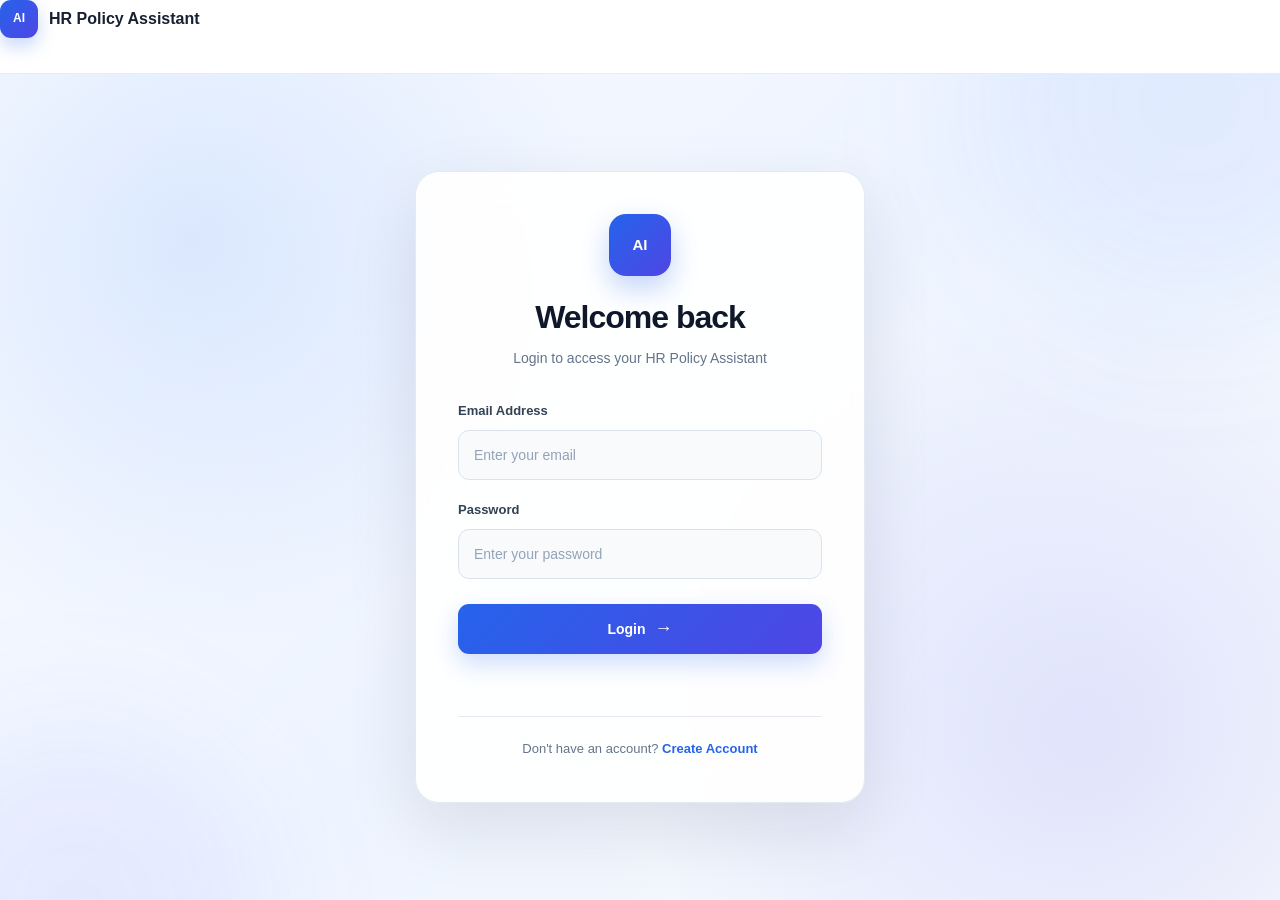
==== frontend/admin.html @ a1114688 "Initial commit of HR Policy Assistant" ====
<!DOCTYPE html>
<html lang="en">

<head>

    <meta charset="UTF-8">

    <meta
        name="viewport"
        content="width=device-width, initial-scale=1.0"
    >

    <meta
        name="description"
        content="Admin Dashboard for HR Policy Assistant"
    >

    <title>
        Admin Dashboard | HR Policy Assistant
    </title>

    <link rel="icon" href="data:image/svg+xml,<svg xmlns=%22http://www.w3.org/2000/svg%22 viewBox=%220 0 100 100%22><text y=%22.9em%22 font-size=%2290%22>🤖</text></svg>">

    <link
        rel="stylesheet"
        href="css/admin.css"
    >

    <link
        rel="preconnect"
        href="https://fonts.googleapis.com"
    >

    <link
        rel="preconnect"
        href="https://fonts.gstatic.com"
        crossorigin
    >

    <link
        href="https://fonts.googleapis.com/css2?family=Inter:wght@400;500;600;700;800&display=swap"
        rel="stylesheet"
    >

</head>


<body class="admin-page">


    <!-- =====================================================
         SIDEBAR
    ====================================================== -->

    <aside class="admin-sidebar">


        <!-- LOGO -->

        <a
            href="admin.html"
            class="admin-logo"
        >

            <div class="logo-icon">
                AI
            </div>


            <div class="logo-text">

                <strong>
                    HR Policy
                </strong>

                <span>
                    Assistant
                </span>

            </div>

        </a>



        <!-- NAVIGATION -->

        <nav class="admin-nav">


            <a
                href="admin.html"
                class="admin-nav-link active"
            >

                <span>
                    ⌂
                </span>

                Dashboard

            </a>



            <a
                href="#policy"
                class="admin-nav-link"
            >

                <span>
                    ◈
                </span>

                Policy Management

            </a>



            <a
                href="#quickTester"
                class="admin-nav-link"
            >

                <span>
                    💬
                </span>

                Quick AI Tester

            </a>



            <a
                href="#system"
                class="admin-nav-link"
            >

                <span>
                    ⚙
                </span>

                System Status

            </a>

        </nav>



        <!-- SIDEBAR BOTTOM -->

        <div class="admin-sidebar-bottom">


            <div class="admin-support">

                <div class="support-icon">
                    ?
                </div>


                <div>

                    <strong>
                        Admin Panel
                    </strong>

                    <span>
                        Manage HR policies
                    </span>

                </div>

            </div>



            <button
                type="button"
                id="adminLogoutBtn"
                class="admin-logout"
            >

                <span>
                    ↪
                </span>

                Logout

            </button>

        </div>

    </aside>



    <!-- =====================================================
         MAIN CONTENT
    ====================================================== -->

    <main class="admin-main">


        <!-- =================================================
             TOPBAR
        ================================================== -->

        <header class="admin-topbar">

            <!-- LEFT: BRAND / PORTAL BADGE -->
            <div class="topbar-left">
                <div class="portal-tag-pill">
                    <span class="portal-dot"></span>
                    <span>HR AI Portal</span>
                </div>
                <span class="portal-sub-text">Control Center</span>
            </div>

            <!-- CENTER: GOOD AFTERNOON GREETING & ADMIN TITLE -->
            <div class="topbar-center">
                <div class="greeting-badge">
                    <span class="greeting-dot">✨</span>
                    <span id="timeGreeting">Welcome back</span>
                    <span class="date-sep">•</span>
                    <span id="liveDate">Today</span>
                </div>

                <h1 id="heroAdminTitle">
                    Good afternoon, Sai!
                </h1>

                <p class="admin-topbar-sub">
                    Live document vectorization and AI policy assistant management.
                </p>
            </div>

            <!-- RIGHT: LOGGED-IN ADMIN PROFILE -->
            <div class="admin-user">
                <div class="admin-avatar" id="adminAvatar">
                    A
                </div>
                <div>
                    <strong id="adminName">
                        Admin
                    </strong>
                    <span id="adminRole">
                        Administrator
                    </span>
                </div>
            </div>

        </header>



        <!-- =================================================
             LIVE METRICS STRIP (4 INTERACTIVE STATS)
        ================================================== -->
        <section class="admin-metrics-strip">
            <div class="metric-card">
                <div class="metric-icon blue">📄</div>
                <div class="metric-content">
                    <span class="metric-label">CURRENT POLICY</span>
                    <strong class="metric-value" id="currentPolicyStatName">Loading...</strong>
                    <span class="metric-sub">Active Document Source</span>
                </div>
            </div>

            <div class="metric-card">
                <div class="metric-icon purple">🧩</div>
                <div class="metric-content">
                    <span class="metric-label">VECTOR DATABASE</span>
                    <strong class="metric-value" id="currentPolicyStatChunks">FAISS Ready</strong>
                    <span class="metric-sub">Semantic Embeddings</span>
                </div>
            </div>

            <div class="metric-card">
                <div class="metric-icon indigo">🤖</div>
                <div class="metric-content">
                    <span class="metric-label">AI REASONING</span>
                    <strong class="metric-value">Gemini 3.6</strong>
                    <span class="metric-sub">Grounded Policy Answers</span>
                </div>
            </div>

            <div class="metric-card">
                <div class="metric-icon green">⚡</div>
                <div class="metric-content">
                    <span class="metric-label">SYSTEM HEALTH</span>
                    <strong class="metric-value" id="policyStatus">Operational</strong>
                    <span class="metric-sub">FastAPI & MySQL Live</span>
                </div>
            </div>
        </section>

        <!-- =================================================
             2-COLUMN MAIN WORKSPACE (UPLOAD + TESTER)
        ================================================== -->
        <div class="admin-workspace-grid">

            <!-- LEFT COLUMN: POLICY MANAGEMENT -->
            <div class="workspace-col" id="policy">

                <!-- ACTIVE POLICY MINI CARD -->
                <div class="active-policy-mini-card">
                    <div class="mini-policy-left">
                        <div class="pdf-badge-mini">PDF</div>
                        <div>
                            <div class="active-tag-mini">
                                <span class="pulse-dot"></span> CURRENT ACTIVE POLICY
                            </div>
                            <h3 id="currentPolicyName">Loading active policy...</h3>
                            <div class="mini-meta">
                                <span>📁 <strong id="currentPolicySize">-</strong></span>
                                <span>🧩 <strong id="currentPolicyChunks">-</strong></span>
                                <span>📅 <strong id="currentPolicyDate">-</strong></span>
                            </div>
                        </div>
                    </div>
                    <a
                        id="viewPolicyBtn"
                        href="#"
                        target="_blank"
                        class="view-pdf-mini-btn"
                    >
                        👁️ View PDF
                    </a>
                </div>

                <!-- UPLOAD CARD -->
                <div class="upload-mini-card">
                    <div class="card-header-mini">
                        <h4>Update Knowledge Base</h4>
                        <span class="card-hint">Upload new PDF to re-index</span>
                    </div>

                    <!-- DRAG & DROP ZONE -->
                    <div class="drop-zone-mini" id="dropZone">
                        <div class="drop-icon-mini">☁️</div>
                        <p class="drop-text-mini">Drag & drop PDF here, or <span class="browse-link">browse files</span></p>
                        <span class="drop-sub-mini">PDF is automatically chunked & vectorized into FAISS</span>
                        <input
                            type="file"
                            id="policyFile"
                            accept=".pdf,application/pdf"
                            hidden
                        >
                    </div>

                    <!-- SELECTED FILE -->
                    <div id="selectedFile" class="selected-file-mini">
                        No file selected
                    </div>

                    <!-- UPLOAD BUTTON -->
                    <button
                        type="button"
                        id="uploadPolicyBtn"
                        class="upload-mini-btn"
                    >
                        Upload & Re-Index Knowledge Base <span>→</span>
                    </button>

                    <div id="uploadMessage" class="upload-message-mini"></div>
                </div>

            </div>

            <!-- RIGHT COLUMN: QUICK AI TESTER / CHAT SIMULATOR -->
            <div class="workspace-col" id="quickTester">

                <div class="tester-mini-card chat-simulator-card">
                    <div class="card-header-mini">
                        <div class="card-title-group">
                            <span class="chat-header-icon">💬</span>
                            <div>
                                <h4>Quick AI Policy Query Tester</h4>
                                <span class="card-hint">Test policy questions in real-time</span>
                            </div>
                        </div>
                        <button type="button" id="clearChatBtn" class="clear-chat-btn" title="Clear chat history">
                            🗑️ Clear
                        </button>
                    </div>

                    <!-- CHAT CONVERSATION STREAM -->
                    <div class="chat-stream-box" id="chatStream">
                        <!-- INITIAL BOT GREETING -->
                        <div class="chat-msg bot-msg">
                            <div class="msg-avatar bot-avatar">🤖</div>
                            <div class="msg-body">
                                <p>Hello! I am ready to answer questions based on the currently active policy document: <strong id="chatActiveDocName">HR_Policy_10_Pages.pdf</strong>. What would you like to know?</p>
                            </div>
                        </div>
                    </div>

                    <!-- PRESETS ROW -->
                    <div class="tester-presets-mini">
                        <span class="presets-label">Presets:</span>
                        <button type="button" class="preset-btn preset-btn-mini" data-q="What is the standard working time?">Working Hours</button>
                        <button type="button" class="preset-btn preset-btn-mini" data-q="How many casual leaves do I get?">Casual Leaves</button>
                        <button type="button" class="preset-btn preset-btn-mini" data-q="What is the work from home policy?">Work From Home</button>
                        <button type="button" class="preset-btn preset-btn-mini" data-q="What is the resignation notice period?">Notice Period</button>
                    </div>

                    <!-- INPUT ROW -->
                    <div class="tester-input-group">
                        <input
                            type="text"
                            id="adminTestInput"
                            placeholder="Ask any policy question (e.g. leaves, WFH, hours)..."
                            class="tester-input-mini"
                        >
                        <button type="button" id="adminTestBtn" class="tester-btn-mini">
                            Test Query <span>▷</span>
                        </button>
                    </div>
                </div>

            </div>

        </div>

    </main>



    <!-- =====================================================
         ADMIN JAVASCRIPT
    ====================================================== -->

    <script src="js/config.js"></script>
    <script src="js/admin.js"></script>


</body>

</html>
---- frontend/css/admin.css ----
/* =========================================================
   RESET
========================================================= */

* {
    margin: 0;
    padding: 0;
    box-sizing: border-box;
}

html {
    scroll-behavior: smooth;
}

body {
    font-family: "Inter", -apple-system, BlinkMacSystemFont, "Segoe UI", Roboto, sans-serif;
    background-color: #f1f5f9;
    color: #0f172a;
    min-height: 100vh;
}

button,
input {
    font-family: inherit;
}

a {
    text-decoration: none;
    color: inherit;
}


/* =========================================================
   SIDEBAR
========================================================= */

.admin-sidebar {
    position: fixed;
    top: 0;
    left: 0;

    width: 260px;
    height: 100vh;

    background: #0b1220;

    padding: 26px 18px;

    display: flex;
    flex-direction: column;

    z-index: 100;
}


.admin-logo {
    display: flex;
    align-items: center;
    gap: 12px;

    padding: 0 10px 30px;

    color: white;
}


.logo-icon {
    width: 42px;
    height: 42px;

    border-radius: 12px;

    display: flex;
    align-items: center;
    justify-content: center;

    background: linear-gradient(
        135deg,
        #2563eb,
        #4f46e5
    );

    font-size: 13px;
    font-weight: 800;

    box-shadow:
        0 8px 20px rgba(37, 99, 235, 0.3);
}


.logo-text {
    display: flex;
    flex-direction: column;

    line-height: 1.2;
}


.logo-text strong {
    font-size: 15px;
}


.logo-text span {
    color: #94a3b8;
    font-size: 12px;
    margin-top: 3px;
}


/* =========================================================
   NAVIGATION
========================================================= */

.admin-nav {
    display: flex;
    flex-direction: column;
    gap: 7px;
}


.admin-nav-link {
    display: flex;
    align-items: center;
    gap: 13px;

    padding: 13px 14px;

    border-radius: 10px;

    color: #94a3b8;

    font-size: 14px;
    font-weight: 500;

    transition: 0.25s ease;
}


.admin-nav-link span {
    width: 22px;

    text-align: center;

    font-size: 17px;
}


.admin-nav-link:hover {
    background: #151f33;
    color: white;
}


.admin-nav-link.active {
    background: linear-gradient(
        135deg,
        #2563eb,
        #4f46e5
    );

    color: white;

    box-shadow:
        0 8px 20px rgba(37, 99, 235, 0.22);
}


/* =========================================================
   SIDEBAR BOTTOM
========================================================= */

.admin-sidebar-bottom {
    margin-top: auto;
}


.admin-support {
    display: flex;
    align-items: center;
    gap: 10px;

    padding: 14px;

    border-radius: 12px;

    background: #111a2c;

    margin-bottom: 12px;
}


.support-icon {
    width: 34px;
    height: 34px;

    display: flex;
    align-items: center;
    justify-content: center;

    border-radius: 9px;

    background: #1e293b;

    color: #60a5fa;

    font-weight: 700;
}


.admin-support div:last-child {
    display: flex;
    flex-direction: column;
}


.admin-support strong {
    color: white;
    font-size: 12px;
}


.admin-support span {
    color: #64748b;
    font-size: 10px;
    margin-top: 3px;
}


.admin-logout {
    width: 100%;

    border: 1px solid #263247;

    background: transparent;

    color: #94a3b8;

    padding: 12px;

    border-radius: 10px;

    cursor: pointer;

    display: flex;
    align-items: center;
    justify-content: center;
    gap: 8px;

    transition: 0.25s ease;
}


.admin-logout:hover {
    background: #172033;
    color: white;
}


/* =========================================================
   MAIN
========================================================= */

.admin-main {
    margin-left: 260px;

    min-height: 100vh;

    padding: 30px 42px;
}


/* =========================================================
   TOPBAR
========================================================= */

.admin-topbar {
    display: flex;
    align-items: center;
    justify-content: space-between;
    padding: 16px 26px;
    background: rgba(255, 255, 255, 0.85);
    backdrop-filter: blur(14px);
    border: 1.5px solid rgba(255, 255, 255, 0.9);
    border-radius: 20px;
    box-shadow: 0 4px 20px rgba(15, 23, 42, 0.04);
    margin-bottom: 20px;
    gap: 20px;
}

.topbar-left {
    display: flex;
    flex-direction: column;
    width: 180px;
}

.portal-tag-pill {
    display: inline-flex;
    align-items: center;
    gap: 6px;
    background: #e0e7ff;
    color: #4338ca;
    padding: 4px 10px;
    border-radius: 12px;
    font-size: 11px;
    font-weight: 700;
    width: fit-content;
}

.portal-dot {
    width: 6px;
    height: 6px;
    background: #4f46e5;
    border-radius: 50%;
}

.portal-sub-text {
    font-size: 11px;
    color: #64748b;
    font-weight: 600;
    margin-top: 2px;
    margin-left: 2px;
}

.topbar-center {
    flex: 1;
    display: flex;
    flex-direction: column;
    align-items: center;
    justify-content: center;
    text-align: center;
}

.topbar-center h1 {
    font-size: 22px;
    font-weight: 800;
    letter-spacing: -0.5px;
    color: #0f172a;
    margin: 4px 0 2px;
}

.admin-topbar-sub {
    font-size: 12px;
    color: #64748b;
    margin: 0;
}


.admin-user {
    display: flex;
    align-items: center;
    gap: 11px;
    padding: 8px 14px;
    background: white;
    border: 1px solid #e2e8f0;
    border-radius: 12px;
    width: 180px;
    justify-content: flex-end;
}


.admin-avatar {
    width: 38px;
    height: 38px;

    border-radius: 10px;

    display: flex;
    align-items: center;
    justify-content: center;

    background: #eef2ff;

    color: #4f46e5;

    font-weight: 800;
}


.admin-user div:last-child {
    display: flex;
    flex-direction: column;
}


.admin-user strong {
    font-size: 13px;
}


.admin-user span {
    color: #64748b;
    font-size: 11px;
    margin-top: 2px;
}


/* =========================================================
   WELCOME
========================================================= */

.admin-welcome {
    margin-top: 30px;

    padding: 32px;

    border-radius: 18px;

    background:
        linear-gradient(
            135deg,
            #eef4ff,
            #f5f3ff
        );

    border: 1px solid #dbe5ff;
}


.admin-status {
    display: inline-flex;
    align-items: center;
    gap: 8px;

    padding: 7px 11px;

    background: white;

    border: 1px solid #dbe5ff;

    border-radius: 30px;

    color: #2563eb;

    font-size: 11px;
    font-weight: 700;
}


.admin-status span {
    width: 7px;
    height: 7px;

    background: #22c55e;

    border-radius: 50%;

    box-shadow:
        0 0 0 4px rgba(34, 197, 94, 0.12);
}


.admin-welcome h2 {
    margin-top: 18px;

    font-size: 27px;

    font-weight: 800;
}


.admin-welcome p {
    margin-top: 8px;

    max-width: 650px;

    color: #64748b;

    font-size: 14px;

    line-height: 1.7;
}


/* =========================================================
   STATS
========================================================= */

.admin-stats {
    display: grid;

    grid-template-columns:
        repeat(3, 1fr);

    gap: 18px;

    margin-top: 22px;
}


.stat-card {
    background: white;

    border: 1px solid #e2e8f0;

    border-radius: 15px;

    padding: 20px;

    display: flex;
    align-items: center;

    gap: 15px;

    box-shadow:
        0 4px 18px rgba(15, 23, 42, 0.04);
}


.stat-icon {
    width: 48px;
    height: 48px;

    border-radius: 12px;

    display: flex;
    align-items: center;
    justify-content: center;

    font-size: 17px;
    font-weight: 800;
}


.stat-icon.blue {
    background: #eff6ff;
    color: #2563eb;
}


.stat-icon.green {
    background: #ecfdf5;
    color: #16a34a;
}


.stat-icon.purple {
    background: #f5f3ff;
    color: #7c3aed;
}


.stat-card div:last-child {
    display: flex;
    flex-direction: column;
}


.stat-card span {
    color: #64748b;
    font-size: 11px;
}


.stat-card strong {
    font-size: 17px;
    margin-top: 3px;
}


.stat-card small {
    color: #94a3b8;
    font-size: 10px;
    margin-top: 3px;
}


/* =========================================================
   SECTION
========================================================= */

.policy-section,
.system-section {
    margin-top: 38px;
}


.section-title h2 {
    font-size: 21px;
    font-weight: 800;
}


.section-title > p:last-child {
    margin-top: 6px;

    color: #64748b;

    font-size: 13px;
}


/* =========================================================
   POLICY GRID
========================================================= */

.policy-grid {
    display: grid;

    grid-template-columns:
        1.05fr 0.95fr;

    gap: 20px;

    margin-top: 18px;
}


/* =========================================================
   UPLOAD CARD
========================================================= */

.upload-card,
.process-card,
.system-card {
    background: white;

    border: 1px solid #e2e8f0;

    border-radius: 17px;

    box-shadow:
        0 5px 20px rgba(15, 23, 42, 0.04);
}


.upload-card {
    padding: 28px;

    text-align: center;
}


.upload-icon {
    width: 60px;
    height: 60px;

    margin: 0 auto 15px;

    display: flex;
    align-items: center;
    justify-content: center;

    border-radius: 16px;

    background: #eff6ff;

    color: #2563eb;

    font-size: 27px;
    font-weight: 700;
}


.upload-card h3 {
    font-size: 17px;
}


.upload-card > p {
    max-width: 480px;

    margin: 8px auto 20px;

    color: #64748b;

    font-size: 12px;

    line-height: 1.7;
}


.file-label {
    display: inline-flex;

    align-items: center;
    justify-content: center;

    padding: 10px 17px;

    border: 1px solid #cbd5e1;

    border-radius: 9px;

    background: white;

    color: #334155;

    font-size: 12px;
    font-weight: 600;

    cursor: pointer;

    transition: 0.2s;
}


.file-label:hover {
    border-color: #2563eb;

    color: #2563eb;

    background: #f8fbff;
}


.selected-file {
    margin-top: 12px;

    color: #64748b;

    font-size: 11px;

    min-height: 16px;
}


.upload-btn {
    width: 100%;

    margin-top: 17px;

    border: none;

    border-radius: 10px;

    padding: 13px;

    background: linear-gradient(
        135deg,
        #2563eb,
        #4f46e5
    );

    color: white;

    font-weight: 700;

    font-size: 12px;

    cursor: pointer;

    box-shadow:
        0 8px 18px rgba(37, 99, 235, 0.2);

    transition: 0.25s;
}


.upload-btn:hover {
    transform: translateY(-1px);

    box-shadow:
        0 11px 22px rgba(37, 99, 235, 0.25);
}


.upload-btn:disabled {
    opacity: 0.6;

    cursor: not-allowed;

    transform: none;
}


.upload-btn span {
    margin-left: 6px;
}


.upload-message {
    margin-top: 12px;

    font-size: 12px;

    min-height: 18px;
}


/* =========================================================
   PROCESS CARD
========================================================= */

.process-card {
    padding: 25px;
}


.process-header {
    display: flex;

    align-items: center;

    gap: 12px;

    padding-bottom: 18px;

    border-bottom: 1px solid #eef2f7;
}


.process-icon {
    width: 43px;
    height: 43px;

    border-radius: 11px;

    background: #ecfdf5;

    color: #16a34a;

    display: flex;
    align-items: center;
    justify-content: center;

    font-weight: 800;
}


.process-header h3 {
    font-size: 15px;
}


.process-header p {
    margin-top: 3px;

    color: #94a3b8;

    font-size: 11px;
}


.process-list {
    margin-top: 18px;

    display: flex;
    flex-direction: column;

    gap: 15px;
}


.process-item {
    display: flex;

    gap: 12px;
}


.process-number {
    flex-shrink: 0;

    width: 32px;
    height: 32px;

    display: flex;
    align-items: center;
    justify-content: center;

    border-radius: 8px;

    background: #f8fafc;

    color: #64748b;

    font-size: 10px;

    font-weight: 800;
}


.process-item strong {
    font-size: 12px;
}


.process-item p {
    margin-top: 3px;

    color: #94a3b8;

    font-size: 10px;

    line-height: 1.5;
}


/* =========================================================
   SYSTEM STATUS
========================================================= */

.system-card {
    margin-top: 17px;

    padding: 5px 20px;
}


.system-row {
    min-height: 58px;

    display: flex;
    align-items: center;
    justify-content: space-between;

    border-bottom: 1px solid #eef2f7;
}


.system-row:last-child {
    border-bottom: none;
}


.system-row > div {
    display: flex;
    align-items: center;
    gap: 9px;
}


.system-row strong {
    font-size: 12px;
}


.system-dot {
    width: 8px;
    height: 8px;

    border-radius: 50%;

    background: #22c55e;

    box-shadow:
        0 0 0 4px rgba(34, 197, 94, 0.1);
}


.status-online {
    padding: 5px 9px;

    border-radius: 20px;

    background: #ecfdf5;

    color: #15803d;

    font-size: 9px;

    font-weight: 700;
}


/* =========================================================
   FOOTER
========================================================= */

.admin-footer {
    text-align: center;

    padding: 35px 0 15px;

    color: #94a3b8;

    font-size: 10px;
}


/* =========================================================
   RESPONSIVE
========================================================= */

@media (max-width: 1000px) {

    .admin-sidebar {
        width: 220px;
    }

    .admin-main {
        margin-left: 220px;

        padding: 25px;
    }

    .policy-grid {
        grid-template-columns: 1fr;
    }

}


@media (max-width: 750px) {

    .admin-sidebar {
        position: relative;

        width: 100%;
        height: auto;

        min-height: auto;
    }

    .admin-sidebar-bottom {
        margin-top: 20px;
    }

    .admin-main {
        margin-left: 0;

        padding: 20px;
    }

    .admin-stats {
        grid-template-columns: 1fr;
    }

    .admin-topbar {
        align-items: flex-start;

        gap: 15px;

        flex-direction: column;
    }

}


/* =========================================================
   CURRENT ACTIVE POLICY BANNER
========================================================= */

.current-policy-banner {
    background: linear-gradient(135deg, #ffffff 0%, #f0fdf4 100%);
    border: 1.5px solid #bbf7d0;
    border-radius: 18px;
    padding: 24px 28px;
    margin-top: 18px;
    display: flex;
    align-items: center;
    justify-content: space-between;
    gap: 20px;
    box-shadow: 0 4px 18px rgba(22, 163, 74, 0.08);
}

.current-policy-info {
    display: flex;
    align-items: center;
    gap: 20px;
}

.pdf-icon-badge {
    width: 58px;
    height: 58px;
    background: #dc2626;
    color: white;
    font-weight: 800;
    font-size: 14px;
    border-radius: 14px;
    display: flex;
    align-items: center;
    justify-content: center;
    box-shadow: 0 4px 12px rgba(220, 38, 38, 0.25);
    flex-shrink: 0;
    letter-spacing: 1px;
}

.active-tag {
    display: inline-flex;
    align-items: center;
    gap: 6px;
    font-size: 11px;
    font-weight: 700;
    color: #16a34a;
    letter-spacing: 0.5px;
    margin-bottom: 4px;
}

.pulse-dot {
    width: 8px;
    height: 8px;
    background: #16a34a;
    border-radius: 50%;
    box-shadow: 0 0 0 3px rgba(22, 163, 74, 0.2);
}

.current-policy-info h3 {
    font-size: 18px;
    font-weight: 700;
    color: #0f172a;
    margin-bottom: 6px;
}

.current-policy-meta {
    display: flex;
    flex-wrap: wrap;
    gap: 16px;
    font-size: 12px;
    color: #64748b;
}

.current-policy-meta strong {
    color: #0f172a;
    font-weight: 600;
}

.current-policy-action .view-pdf-btn {
    display: inline-flex;
    align-items: center;
    gap: 8px;
    background: #0f172a;
    color: white;
    padding: 12px 20px;
    border-radius: 12px;
    font-size: 13px;
    font-weight: 600;
    text-decoration: none;
    transition: all 0.2s ease;
    white-space: nowrap;
    box-shadow: 0 4px 12px rgba(15, 23, 42, 0.15);
}

.current-policy-action .view-pdf-btn:hover {
    background: #1e293b;
    transform: translateY(-1px);
    box-shadow: 0 6px 16px rgba(15, 23, 42, 0.22);
}

@media (max-width: 900px) {
    .current-policy-banner {
        flex-direction: column;
        align-items: flex-start;
    }
}


/* =========================================================
   TOPBAR GREETING & SUBTITLE
========================================================= */

.greeting-badge {
    display: inline-flex;
    align-items: center;
    gap: 6px;
    background: #e0e7ff;
    color: #4338ca;
    padding: 5px 12px;
    border-radius: 20px;
    font-size: 11px;
    font-weight: 700;
    margin-bottom: 6px;
    letter-spacing: 0.3px;
}

.date-sep {
    opacity: 0.4;
}

.admin-topbar-sub {
    color: #64748b;
    font-size: 13px;
    margin-top: 4px;
}


/* =========================================================
   HERO SHOWCASE WITH 3D VISUAL & HUMAN TOUCH
========================================================= */

.admin-hero-showcase {
    background: linear-gradient(135deg, #0b1220 0%, #1e1b4b 50%, #0f172a 100%);
    border-radius: 24px;
    padding: 38px 42px;
    margin-top: 24px;
    display: grid;
    grid-template-columns: 1.15fr 0.85fr;
    gap: 36px;
    align-items: center;
    color: white;
    box-shadow: 0 16px 40px rgba(15, 23, 42, 0.18);
    position: relative;
    overflow: hidden;
}

.admin-hero-showcase::before {
    content: "";
    position: absolute;
    top: -50px;
    right: -50px;
    width: 320px;
    height: 320px;
    background: radial-gradient(circle, rgba(99, 102, 241, 0.25) 0%, rgba(99, 102, 241, 0) 70%);
    border-radius: 50%;
    pointer-events: none;
}

.hero-showcase-content {
    position: relative;
    z-index: 2;
}

.hero-badge {
    display: inline-flex;
    align-items: center;
    gap: 8px;
    background: rgba(255, 255, 255, 0.1);
    backdrop-filter: blur(10px);
    padding: 6px 14px;
    border-radius: 20px;
    font-size: 12px;
    font-weight: 600;
    color: #86efac;
    border: 1px solid rgba(255, 255, 255, 0.15);
    margin-bottom: 16px;
}

.hero-showcase-content h2 {
    font-size: 28px;
    font-weight: 800;
    line-height: 1.25;
    margin-bottom: 12px;
    color: #ffffff;
}

.gradient-text {
    background: linear-gradient(135deg, #38bdf8 0%, #a78bfa 50%, #4ade80 100%);
    -webkit-background-clip: text;
    -webkit-text-fill-color: transparent;
}

.hero-showcase-content p {
    color: #cbd5e1;
    font-size: 14px;
    line-height: 1.6;
    margin-bottom: 22px;
    max-width: 520px;
}

.hero-action-row {
    display: flex;
    align-items: center;
    gap: 12px;
    flex-wrap: wrap;
    margin-bottom: 24px;
}

.hero-btn-primary {
    display: inline-flex;
    align-items: center;
    gap: 8px;
    background: linear-gradient(135deg, #3b82f6 0%, #2563eb 100%);
    color: white;
    padding: 12px 22px;
    border-radius: 14px;
    font-size: 13px;
    font-weight: 700;
    text-decoration: none;
    box-shadow: 0 4px 15px rgba(37, 99, 235, 0.35);
    transition: all 0.25s ease;
}

.hero-btn-primary:hover {
    transform: translateY(-2px);
    box-shadow: 0 8px 22px rgba(37, 99, 235, 0.45);
}

.hero-btn-secondary {
    display: inline-flex;
    align-items: center;
    gap: 8px;
    background: rgba(255, 255, 255, 0.12);
    color: white;
    padding: 12px 20px;
    border-radius: 14px;
    font-size: 13px;
    font-weight: 600;
    text-decoration: none;
    border: 1px solid rgba(255, 255, 255, 0.2);
    transition: all 0.25s ease;
}

.hero-btn-secondary:hover {
    background: rgba(255, 255, 255, 0.2);
    transform: translateY(-2px);
}

.hero-highlights {
    display: flex;
    gap: 12px;
    flex-wrap: wrap;
}

.highlight-pill {
    background: rgba(255, 255, 255, 0.07);
    border: 1px solid rgba(255, 255, 255, 0.1);
    padding: 6px 14px;
    border-radius: 12px;
    font-size: 11px;
    color: #94a3b8;
}

.highlight-pill strong {
    color: #f8fafc;
    font-weight: 700;
}

.hero-showcase-visual {
    position: relative;
    display: flex;
    justify-content: center;
    align-items: center;
}

.hero-image-wrapper {
    position: relative;
    width: 100%;
    max-width: 440px;
    border-radius: 20px;
    overflow: hidden;
    box-shadow: 0 16px 36px rgba(0, 0, 0, 0.35);
    border: 2px solid rgba(255, 255, 255, 0.15);
    transition: transform 0.3s ease;
}

.hero-image-wrapper:hover {
    transform: scale(1.02);
}

.hero-illustration {
    width: 100%;
    height: auto;
    display: block;
    object-fit: cover;
}

.floating-ai-chip {
    position: absolute;
    bottom: 14px;
    left: 14px;
    background: rgba(15, 23, 42, 0.85);
    backdrop-filter: blur(12px);
    border: 1px solid rgba(255, 255, 255, 0.2);
    padding: 8px 14px;
    border-radius: 14px;
    display: flex;
    align-items: center;
    gap: 10px;
    color: white;
    box-shadow: 0 8px 20px rgba(0, 0, 0, 0.3);
}

.chip-avatar {
    width: 32px;
    height: 32px;
    background: linear-gradient(135deg, #06b6d4 0%, #3b82f6 100%);
    border-radius: 8px;
    display: flex;
    align-items: center;
    justify-content: center;
    font-size: 16px;
}

.floating-ai-chip strong {
    display: block;
    font-size: 12px;
    font-weight: 700;
}

.floating-ai-chip span {
    font-size: 10px;
    color: #86efac;
}


/* =========================================================
   INTERACTIVE DRAG & DROP ZONE
========================================================= */

.drop-zone {
    border: 2px dashed #cbd5e1;
    border-radius: 16px;
    padding: 24px 20px;
    margin: 18px 0;
    cursor: pointer;
    background: #f8fafc;
    transition: all 0.25s ease;
    text-align: center;
}

.drop-zone:hover,
.drop-zone.dragover {
    border-color: #3b82f6;
    background: #eff6ff;
    transform: scale(1.01);
}

.drop-icon {
    font-size: 32px;
    margin-bottom: 8px;
}

.drop-text {
    font-size: 13px;
    color: #334155;
    font-weight: 600;
}

.browse-link {
    color: #2563eb;
    text-decoration: underline;
}

.drop-hint {
    display: block;
    font-size: 11px;
    color: #94a3b8;
    margin-top: 4px;
}


/* =========================================================
   INTERACTIVE QUICK POLICY TESTER
========================================================= */

.tester-section {
    margin-top: 38px;
}

.tester-card {
    background: white;
    border: 1px solid #e2e8f0;
    border-radius: 20px;
    padding: 28px;
    margin-top: 18px;
    box-shadow: 0 6px 22px rgba(15, 23, 42, 0.05);
}

.tester-input-row {
    display: flex;
    gap: 12px;
}

.tester-input {
    flex: 1;
    padding: 14px 18px;
    border: 1.5px solid #cbd5e1;
    border-radius: 14px;
    font-size: 14px;
    outline: none;
    transition: all 0.2s ease;
    background: #f8fafc;
}

.tester-input:focus {
    border-color: #3b82f6;
    background: white;
    box-shadow: 0 0 0 3px rgba(59, 130, 246, 0.15);
}

.tester-btn {
    display: inline-flex;
    align-items: center;
    gap: 8px;
    background: linear-gradient(135deg, #1e1b4b 0%, #312e81 100%);
    color: white;
    padding: 0 24px;
    border: none;
    border-radius: 14px;
    font-size: 14px;
    font-weight: 700;
    cursor: pointer;
    transition: all 0.2s ease;
    white-space: nowrap;
}

.tester-btn:hover {
    background: #0f172a;
    transform: translateY(-1px);
    box-shadow: 0 4px 14px rgba(15, 23, 42, 0.2);
}

.tester-btn:disabled {
    opacity: 0.6;
    cursor: not-allowed;
}

.tester-presets {
    display: flex;
    align-items: center;
    gap: 8px;
    flex-wrap: wrap;
    margin-top: 14px;
    font-size: 12px;
    color: #64748b;
}

.preset-btn {
    background: #f1f5f9;
    border: 1px solid #e2e8f0;
    color: #334155;
    padding: 6px 14px;
    border-radius: 20px;
    font-size: 12px;
    font-weight: 600;
    cursor: pointer;
    transition: all 0.2s ease;
}

.preset-btn:hover {
    background: #e2e8f0;
    border-color: #cbd5e1;
    color: #0f172a;
}

.tester-result {
    margin-top: 20px;
    background: #f0fdf4;
    border: 1.5px solid #bbf7d0;
    border-radius: 16px;
    padding: 18px 22px;
    animation: fadeIn 0.3s ease;
}

@keyframes fadeIn {
    from { opacity: 0; transform: translateY(6px); }
    to { opacity: 1; transform: translateY(0); }
}

.result-header {
    display: flex;
    justify-content: space-between;
    align-items: center;
    margin-bottom: 8px;
}

.result-badge {
    font-size: 11px;
    font-weight: 700;
    color: #16a34a;
    text-transform: uppercase;
    letter-spacing: 0.5px;
}

.response-time {
    font-size: 11px;
    color: #64748b;
    font-weight: 600;
}

.tester-result p {
    color: #0f172a;
    font-size: 14px;
    line-height: 1.6;
    font-weight: 500;
}

@media (max-width: 900px) {
    .admin-hero-showcase {
        grid-template-columns: 1fr;
        padding: 28px;
    }

    .tester-input-row {
        flex-direction: column;
    }

    .tester-btn {
        padding: 14px;
        justify-content: center;
    }
}


/* =========================================================
   LIVE METRICS STRIP (4 INTERACTIVE STATS)
========================================================= */

.admin-metrics-strip {
    display: grid;
    grid-template-columns: repeat(4, 1fr);
    gap: 14px;
    margin-top: 16px;
}

.metric-card {
    background: #ffffff;
    border: 1px solid #e2e8f0;
    border-radius: 14px;
    padding: 14px 16px;
    display: flex;
    align-items: center;
    gap: 12px;
    box-shadow: 0 2px 8px rgba(15, 23, 42, 0.03);
    transition: all 0.2s ease;
}

.metric-card:hover {
    transform: translateY(-2px);
    box-shadow: 0 6px 16px rgba(15, 23, 42, 0.06);
    border-color: #cbd5e1;
}

.metric-icon {
    width: 40px;
    height: 40px;
    border-radius: 10px;
    display: flex;
    align-items: center;
    justify-content: center;
    font-size: 18px;
    flex-shrink: 0;
}

.metric-icon.blue {
    background: #eff6ff;
    color: #2563eb;
}

.metric-icon.purple {
    background: #f5f3ff;
    color: #7c3aed;
}

.metric-icon.indigo {
    background: #eef2ff;
    color: #4f46e5;
}

.metric-icon.green {
    background: #f0fdf4;
    color: #16a34a;
}

.metric-content {
    display: flex;
    flex-direction: column;
    overflow: hidden;
}

.metric-label {
    font-size: 10px;
    font-weight: 800;
    color: #64748b;
    letter-spacing: 0.6px;
    text-transform: uppercase;
}

.metric-value {
    font-size: 13.5px;
    font-weight: 700;
    color: #0f172a;
    margin: 2px 0;
    white-space: nowrap;
    overflow: hidden;
    text-overflow: ellipsis;
}

.metric-sub {
    font-size: 11px;
    color: #94a3b8;
}

/* =========================================================
   2-COLUMN WORKSPACE GRID
========================================================= */

.admin-workspace-grid {
    display: grid;
    grid-template-columns: 1.05fr 0.95fr;
    gap: 16px;
    margin-top: 16px;
    align-items: start;
}

.active-policy-mini-card {
    background: linear-gradient(135deg, #ffffff 0%, #f0fdf4 100%);
    border: 1.5px solid #86efac;
    border-radius: 14px;
    padding: 12px 16px;
    margin-bottom: 14px;
    display: flex;
    align-items: center;
    justify-content: space-between;
    gap: 12px;
    box-shadow: 0 4px 14px rgba(22, 163, 74, 0.08);
}

.mini-policy-left {
    display: flex;
    align-items: center;
    gap: 12px;
}

.pdf-badge-mini {
    background: linear-gradient(135deg, #ef4444 0%, #dc2626 100%);
    color: white;
    font-weight: 800;
    font-size: 10px;
    padding: 6px 8px;
    border-radius: 8px;
    letter-spacing: 0.5px;
    box-shadow: 0 2px 8px rgba(220, 38, 38, 0.25);
}

.active-tag-mini {
    display: flex;
    align-items: center;
    gap: 5px;
    font-size: 10px;
    font-weight: 700;
    color: #16a34a;
}

.active-policy-mini-card h3 {
    font-size: 14px;
    font-weight: 700;
    color: #0f172a;
    margin: 2px 0;
}

.mini-meta {
    display: flex;
    gap: 12px;
    font-size: 11px;
    color: #64748b;
}

.mini-meta strong {
    color: #0f172a;
}

.view-pdf-mini-btn {
    display: inline-flex;
    align-items: center;
    gap: 6px;
    background: #0f172a;
    color: white;
    padding: 8px 14px;
    border-radius: 10px;
    font-size: 11px;
    font-weight: 600;
    text-decoration: none;
    white-space: nowrap;
    transition: all 0.2s;
    box-shadow: 0 2px 6px rgba(15, 23, 42, 0.15);
}

.view-pdf-mini-btn:hover {
    background: #1e293b;
    transform: translateY(-1px);
    box-shadow: 0 4px 10px rgba(15, 23, 42, 0.25);
}

/* =========================================================
   UPLOAD MINI CARD & DROP ZONE
========================================================= */

.upload-mini-card {
    background: white;
    border: 1px solid #e2e8f0;
    border-top: 3px solid #3b82f6;
    border-radius: 16px;
    padding: 18px 20px;
    box-shadow: 0 4px 18px rgba(15, 23, 42, 0.04);
}

.tester-mini-card {
    background: white;
    border: 1px solid #e2e8f0;
    border-top: 3px solid #8b5cf6;
    border-radius: 16px;
    padding: 18px 20px;
    box-shadow: 0 4px 18px rgba(15, 23, 42, 0.04);
}

.card-header-mini {
    display: flex;
    justify-content: space-between;
    align-items: baseline;
    margin-bottom: 12px;
}

.card-header-mini h4 {
    font-size: 15px;
    font-weight: 700;
    color: #0f172a;
}

.card-hint {
    font-size: 11px;
    color: #94a3b8;
}

.drop-zone-mini {
    border: 2px dashed #cbd5e1;
    border-radius: 12px;
    padding: 18px;
    text-align: center;
    cursor: pointer;
    background: #f8fafc;
    transition: all 0.2s ease;
}

.drop-zone-mini:hover,
.drop-zone-mini.dragover {
    border-color: #3b82f6;
    background: #eff6ff;
    transform: scale(1.005);
}

.drop-icon-mini {
    font-size: 26px;
    margin-bottom: 4px;
}

.drop-text-mini {
    font-size: 12px;
    color: #334155;
    font-weight: 600;
}

.selected-file-mini {
    font-size: 11px;
    color: #64748b;
    margin-top: 8px;
    min-height: 16px;
}

.upload-mini-btn {
    width: 100%;
    background: linear-gradient(135deg, #2563eb 0%, #1d4ed8 100%);
    color: white;
    border: none;
    padding: 11px;
    border-radius: 10px;
    font-size: 13px;
    font-weight: 700;
    cursor: pointer;
    margin-top: 10px;
    transition: all 0.2s;
    box-shadow: 0 3px 10px rgba(37, 99, 235, 0.25);
}

.upload-mini-btn:hover {
    box-shadow: 0 6px 16px rgba(37, 99, 235, 0.35);
    transform: translateY(-1px);
}

.upload-mini-btn:disabled {
    opacity: 0.6;
    cursor: not-allowed;
}

.upload-message-mini {
    font-size: 11px;
    font-weight: 600;
    margin-top: 6px;
}

/* =========================================================
   CHAT SIMULATOR & INTERACTIVE SANDBOX
========================================================= */

.chat-simulator-card {
    display: flex;
    flex-direction: column;
    height: 520px;
}

.card-title-group {
    display: flex;
    align-items: center;
    gap: 10px;
}

.chat-header-icon {
    font-size: 20px;
    color: #6366f1;
}

.clear-chat-btn {
    background: #f1f5f9;
    border: 1px solid #e2e8f0;
    border-radius: 8px;
    padding: 4px 10px;
    font-size: 11px;
    font-weight: 600;
    color: #64748b;
    cursor: pointer;
    transition: all 0.2s ease;
}

.clear-chat-btn:hover {
    background: #fee2e2;
    color: #dc2626;
    border-color: #fca5a5;
}

.chat-stream-box {
    flex: 1;
    overflow-y: auto;
    padding: 14px;
    background: #f8fafc;
    border-radius: 12px;
    border: 1px solid #e2e8f0;
    margin-bottom: 12px;
    display: flex;
    flex-direction: column;
    gap: 12px;
    scroll-behavior: smooth;
}

.chat-msg {
    display: flex;
    align-items: flex-start;
    gap: 10px;
    width: 100%;
}

.chat-msg.user-msg {
    justify-content: flex-end;
}

.chat-msg.bot-msg {
    justify-content: flex-start;
}

.msg-avatar {
    width: 32px;
    height: 32px;
    border-radius: 8px;
    display: flex;
    align-items: center;
    justify-content: center;
    font-weight: 800;
    font-size: 13px;
    flex-shrink: 0;
}

.bot-avatar {
    background: linear-gradient(135deg, #4f46e5 0%, #6366f1 100%);
    color: white;
    box-shadow: 0 2px 6px rgba(99, 102, 241, 0.3);
}

.user-avatar {
    background: #0f172a;
    color: white;
}

.msg-body {
    max-width: 82%;
    font-size: 13px;
    line-height: 1.5;
    border-radius: 12px;
    padding: 11px 14px;
}

.user-bubble {
    background: #1e40af;
    color: white;
    border-radius: 14px 14px 2px 14px;
    box-shadow: 0 2px 8px rgba(30, 64, 175, 0.2);
}

.user-bubble p {
    color: white !important;
    margin: 0;
}

.bot-bubble {
    background: white;
    border: 1px solid #e2e8f0;
    border-radius: 2px 14px 14px 14px;
    box-shadow: 0 2px 8px rgba(0, 0, 0, 0.03);
    color: #0f172a;
}

.loading-bubble {
    background: white;
    border: 1px dashed #cbd5e1;
    color: #64748b;
    font-size: 12px;
    display: flex;
    align-items: center;
    gap: 8px;
    border-radius: 10px;
}

/* SOURCE SNIPPET BOX */
.source-snippet-box {
    margin-top: 10px;
    background: #f0fdfa;
    border-left: 3px solid #0d9488;
    border-radius: 6px;
    padding: 8px 12px;
    font-size: 11.5px;
}

.source-snippet-header {
    font-weight: 700;
    color: #0f766e;
    font-size: 10.5px;
    margin-bottom: 4px;
    display: flex;
    align-items: center;
    gap: 4px;
}

.source-snippet-content {
    color: #334155;
    font-style: italic;
    line-height: 1.45;
}

/* ACTION BAR (COPY & SPEAK) */
.msg-action-bar {
    display: flex;
    align-items: center;
    gap: 8px;
    margin-top: 10px;
    padding-top: 8px;
    border-top: 1px solid #f1f5f9;
    flex-wrap: wrap;
}

.action-btn {
    background: #f1f5f9;
    border: 1px solid #e2e8f0;
    border-radius: 6px;
    padding: 3px 8px;
    font-size: 11px;
    font-weight: 600;
    color: #475569;
    cursor: pointer;
    transition: all 0.15s;
    display: inline-flex;
    align-items: center;
    gap: 4px;
}

.action-btn:hover {
    background: #e0e7ff;
    color: #4338ca;
    border-color: #c7d2fe;
}

.latency-pill {
    font-size: 10px;
    color: #94a3b8;
    font-weight: 600;
    margin-left: auto;
}

.presets-label {
    font-size: 11px;
    font-weight: 700;
    color: #64748b;
}

.tester-input-group {
    display: flex;
    gap: 8px;
}

.tester-input-mini {
    flex: 1;
    padding: 11px 15px;
    border: 1.5px solid #cbd5e1;
    border-radius: 10px;
    font-size: 13px;
    outline: none;
    background: #f8fafc;
    transition: all 0.2s;
}

.tester-input-mini:focus {
    border-color: #8b5cf6;
    background: white;
    box-shadow: 0 0 0 3px rgba(139, 92, 246, 0.15);
}

.tester-btn-mini {
    background: linear-gradient(135deg, #1e1b4b 0%, #312e81 100%);
    color: white;
    border: none;
    border-radius: 10px;
    padding: 0 18px;
    font-size: 13px;
    font-weight: 700;
    cursor: pointer;
    white-space: nowrap;
    transition: all 0.2s;
    box-shadow: 0 3px 10px rgba(30, 27, 75, 0.25);
}

.tester-btn-mini:hover {
    background: #0f172a;
    transform: translateY(-1px);
    box-shadow: 0 5px 14px rgba(30, 27, 75, 0.35);
}

.tester-btn-mini:disabled {
    opacity: 0.6;
    cursor: not-allowed;
}

.tester-presets-mini {
    display: flex;
    align-items: center;
    gap: 6px;
    flex-wrap: wrap;
    margin-bottom: 10px;
    font-size: 11px;
    color: #64748b;
}

.preset-btn-mini {
    background: #f1f5f9;
    border: 1px solid #e2e8f0;
    border-radius: 14px;
    padding: 4px 11px;
    font-size: 11px;
    font-weight: 600;
    cursor: pointer;
    transition: all 0.2s;
    color: #334155;
}

.preset-btn-mini:hover {
    background: #e0e7ff;
    border-color: #c7d2fe;
    color: #4338ca;
    transform: translateY(-1px);
}

/* AI Formatted Output Styling */
.ai-intro-text {
    font-size: 13px;
    font-weight: 600;
    color: #1e293b;
    margin-bottom: 8px;
    line-height: 1.4;
}

.ai-bullet-list {
    list-style: none;
    padding: 0;
    margin: 8px 0;
    display: flex;
    flex-direction: column;
    gap: 8px;
}

.ai-bullet-item {
    display: flex;
    align-items: flex-start;
    gap: 10px;
    background: white;
    border: 1px solid #e2e8f0;
    border-radius: 10px;
    padding: 9px 12px;
    font-size: 12.5px;
    color: #334155;
    line-height: 1.5;
    box-shadow: 0 1px 3px rgba(0, 0, 0, 0.02);
    transition: all 0.2s;
}

.ai-bullet-item:hover {
    border-color: #cbd5e1;
    box-shadow: 0 2px 6px rgba(0, 0, 0, 0.04);
}

.ai-bullet-icon {
    color: #6366f1;
    font-size: 13px;
    margin-top: 1px;
    flex-shrink: 0;
}

.ai-highlight {
    color: #0f172a;
    font-weight: 700;
}

.ai-para {
    font-size: 12.5px;
    color: #64748b;
    line-height: 1.5;
    margin: 6px 0;
}

/* =========================================================
   COMPACT HORIZONTAL SYSTEM STATUS BAR
========================================================= */

.system-status-bar {
    background: white;
    border: 1px solid #e2e8f0;
    border-radius: 12px;
    padding: 10px 18px;
    margin-top: 16px;
    display: flex;
    align-items: center;
    gap: 16px;
    flex-wrap: wrap;
    box-shadow: 0 2px 8px rgba(0, 0, 0, 0.02);
}

.system-bar-title {
    font-size: 12px;
    font-weight: 700;
    color: #64748b;
    display: flex;
    align-items: center;
    gap: 6px;
}

.system-pills {
    display: flex;
    gap: 14px;
    flex-wrap: wrap;
    align-items: center;
}

.sys-pill {
    display: inline-flex;
    align-items: center;
    gap: 6px;
    font-size: 11px;
    color: #475569;
}

.sys-dot {
    width: 7px;
    height: 7px;
    background: #22c55e;
    border-radius: 50%;
    box-shadow: 0 0 0 2px rgba(34, 197, 94, 0.2);
}

.drop-sub-mini {
    display: block;
    font-size: 11px;
    color: #94a3b8;
    margin-top: 4px;
}

@media (max-width: 1050px) {
    .admin-metrics-strip {
        grid-template-columns: repeat(2, 1fr);
    }
}

@media (max-width: 950px) {
    .admin-topbar {
        flex-direction: column;
        align-items: center;
        text-align: center;
        gap: 14px;
    }

    .topbar-left,
    .admin-user {
        width: 100%;
        justify-content: center;
    }

    .admin-workspace-grid {
        grid-template-columns: 1fr;
    }
}

@media (max-width: 600px) {
    .admin-metrics-strip {
        grid-template-columns: 1fr;
    }
}
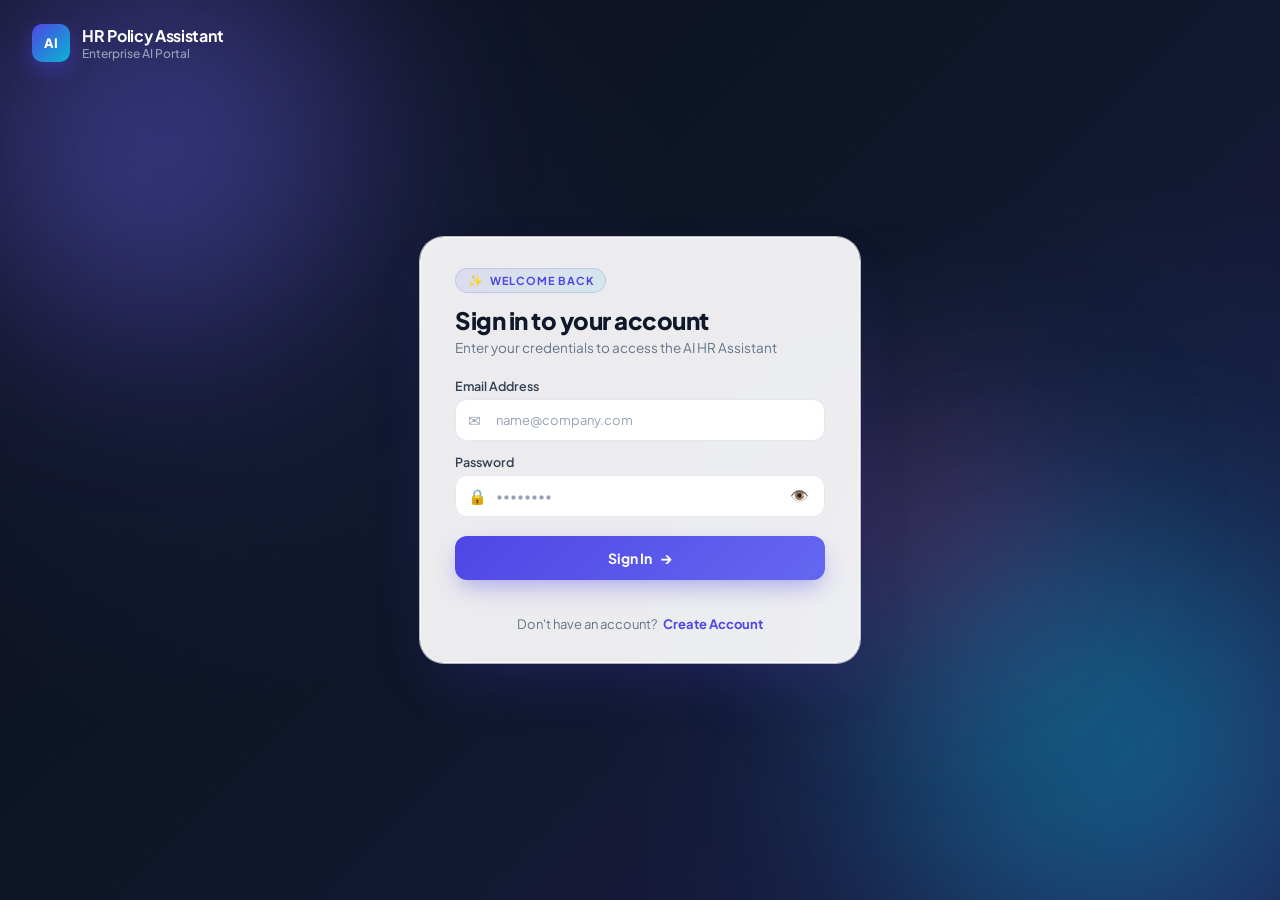
==== commit 1bb05ca0: "Redesign Admin Dashboard with modern metrics, glassmorphic cards, and interactive AI studio" ====
--- a/frontend/admin.html
+++ b/frontend/admin.html
@@ -2,216 +2,78 @@
 <html lang="en">
 
 <head>
-
     <meta charset="UTF-8">
-
-    <meta
-        name="viewport"
-        content="width=device-width, initial-scale=1.0"
-    >
-
-    <meta
-        name="description"
-        content="Admin Dashboard for HR Policy Assistant"
-    >
-
-    <title>
-        Admin Dashboard | HR Policy Assistant
-    </title>
-
+    <meta name="viewport" content="width=device-width, initial-scale=1.0">
+    <meta name="description" content="Admin Dashboard for HR Policy Assistant">
+    <title>Admin Dashboard | HR Policy Assistant</title>
     <link rel="icon" href="data:image/svg+xml,<svg xmlns=%22http://www.w3.org/2000/svg%22 viewBox=%220 0 100 100%22><text y=%22.9em%22 font-size=%2290%22>🤖</text></svg>">
-
-    <link
-        rel="stylesheet"
-        href="css/admin.css"
-    >
-
-    <link
-        rel="preconnect"
-        href="https://fonts.googleapis.com"
-    >
-
-    <link
-        rel="preconnect"
-        href="https://fonts.gstatic.com"
-        crossorigin
-    >
-
-    <link
-        href="https://fonts.googleapis.com/css2?family=Inter:wght@400;500;600;700;800&display=swap"
-        rel="stylesheet"
-    >
-
+    <link rel="stylesheet" href="css/admin.css">
+    <link rel="preconnect" href="https://fonts.googleapis.com">
+    <link rel="preconnect" href="https://fonts.gstatic.com" crossorigin>
+    <link href="https://fonts.googleapis.com/css2?family=Plus+Jakarta+Sans:wght@400;500;600;700;800&display=swap" rel="stylesheet">
 </head>
 
-
 <body class="admin-page">
 
-
     <!-- =====================================================
-         SIDEBAR
+         1. SIDEBAR
     ====================================================== -->
-
     <aside class="admin-sidebar">
 
-
         <!-- LOGO -->
-
-        <a
-            href="admin.html"
-            class="admin-logo"
-        >
-
-            <div class="logo-icon">
-                AI
-            </div>
-
-
+        <a href="admin.html" class="admin-logo">
+            <div class="logo-icon">AI</div>
             <div class="logo-text">
-
-                <strong>
-                    HR Policy
-                </strong>
-
-                <span>
-                    Assistant
-                </span>
-
-            </div>
-
+                <strong>HR Policy</strong>
+                <span>Admin Studio</span>
+            </div>
         </a>
 
-
-
         <!-- NAVIGATION -->
-
         <nav class="admin-nav">
-
-
-            <a
-                href="admin.html"
-                class="admin-nav-link active"
-            >
-
-                <span>
-                    ⌂
-                </span>
-
-                Dashboard
-
+            <a href="admin.html" class="admin-nav-link active">
+                <span>📊</span>
+                <span>Dashboard</span>
             </a>
-
-
-
-            <a
-                href="#policy"
-                class="admin-nav-link"
-            >
-
-                <span>
-                    ◈
-                </span>
-
-                Policy Management
-
+            <a href="#policy" class="admin-nav-link">
+                <span>📄</span>
+                <span>Policy Ingestion</span>
             </a>
-
-
-
-            <a
-                href="#quickTester"
-                class="admin-nav-link"
-            >
-
-                <span>
-                    💬
-                </span>
-
-                Quick AI Tester
-
+            <a href="#quickTester" class="admin-nav-link">
+                <span>💬</span>
+                <span>Quick AI Tester</span>
             </a>
-
-
-
-            <a
-                href="#system"
-                class="admin-nav-link"
-            >
-
-                <span>
-                    ⚙
-                </span>
-
-                System Status
-
+            <a href="#adminSection" class="admin-nav-link">
+                <span>👥</span>
+                <span>Admin Team</span>
             </a>
-
         </nav>
 
-
-
         <!-- SIDEBAR BOTTOM -->
-
         <div class="admin-sidebar-bottom">
-
-
             <div class="admin-support">
-
-                <div class="support-icon">
-                    ?
-                </div>
-
-
+                <div class="support-icon">🛡️</div>
                 <div>
-
-                    <strong>
-                        Admin Panel
-                    </strong>
-
-                    <span>
-                        Manage HR policies
-                    </span>
-
-                </div>
-
-            </div>
-
-
-
-            <button
-                type="button"
-                id="adminLogoutBtn"
-                class="admin-logout"
-            >
-
-                <span>
-                    ↪
-                </span>
-
-                Logout
-
+                    <strong>Super Admin</strong>
+                    <span>System Controller</span>
+                </div>
+            </div>
+
+            <button type="button" id="adminLogoutBtn" class="admin-logout">
+                <span>🚪</span>
+                <span>Sign Out</span>
             </button>
-
         </div>
 
     </aside>
 
-
-
     <!-- =====================================================
-         MAIN CONTENT
+         2. MAIN CONTENT
     ====================================================== -->
-
     <main class="admin-main">
 
-
-        <!-- =================================================
-             TOPBAR
-        ================================================== -->
-
+        <!-- TOPBAR -->
         <header class="admin-topbar">
-
-            <!-- LEFT: BRAND / PORTAL BADGE -->
             <div class="topbar-left">
                 <div class="portal-tag-pill">
                     <span class="portal-dot"></span>
@@ -220,7 +82,6 @@
                 <span class="portal-sub-text">Control Center</span>
             </div>
 
-            <!-- CENTER: GOOD AFTERNOON GREETING & ADMIN TITLE -->
             <div class="topbar-center">
                 <div class="greeting-badge">
                     <span class="greeting-dot">✨</span>
@@ -228,38 +89,20 @@
                     <span class="date-sep">•</span>
                     <span id="liveDate">Today</span>
                 </div>
-
-                <h1 id="heroAdminTitle">
-                    Good afternoon, Sai!
-                </h1>
-
-                <p class="admin-topbar-sub">
-                    Live document vectorization and AI policy assistant management.
-                </p>
-            </div>
-
-            <!-- RIGHT: LOGGED-IN ADMIN PROFILE -->
+                <h1 id="heroAdminTitle">Good afternoon, Admin!</h1>
+                <p class="admin-topbar-sub">Live document vectorization and AI policy assistant management.</p>
+            </div>
+
             <div class="admin-user">
-                <div class="admin-avatar" id="adminAvatar">
-                    A
-                </div>
+                <div class="admin-avatar" id="adminAvatar">A</div>
                 <div>
-                    <strong id="adminName">
-                        Admin
-                    </strong>
-                    <span id="adminRole">
-                        Administrator
-                    </span>
-                </div>
-            </div>
-
+                    <strong id="adminName">Admin</strong>
+                    <span id="adminRole">Administrator</span>
+                </div>
+            </div>
         </header>
 
-
-
-        <!-- =================================================
-             LIVE METRICS STRIP (4 INTERACTIVE STATS)
-        ================================================== -->
+        <!-- LIVE METRICS STRIP (4 STATS CARDS) -->
         <section class="admin-metrics-strip">
             <div class="metric-card">
                 <div class="metric-icon blue">📄</div>
@@ -283,7 +126,7 @@
                 <div class="metric-icon indigo">🤖</div>
                 <div class="metric-content">
                     <span class="metric-label">AI REASONING</span>
-                    <strong class="metric-value">Gemini 3.6</strong>
+                    <strong class="metric-value">Gemini 3.1 Pro</strong>
                     <span class="metric-sub">Grounded Policy Answers</span>
                 </div>
             </div>
@@ -298,12 +141,10 @@
             </div>
         </section>
 
-        <!-- =================================================
-             2-COLUMN MAIN WORKSPACE (UPLOAD + TESTER)
-        ================================================== -->
+        <!-- 2-COLUMN MAIN WORKSPACE -->
         <div class="admin-workspace-grid">
 
-            <!-- LEFT COLUMN: POLICY MANAGEMENT -->
+            <!-- LEFT COLUMN: POLICY MANAGEMENT & ADMIN CREATION -->
             <div class="workspace-col" id="policy">
 
                 <!-- ACTIVE POLICY MINI CARD -->
@@ -322,17 +163,12 @@
                             </div>
                         </div>
                     </div>
-                    <a
-                        id="viewPolicyBtn"
-                        href="#"
-                        target="_blank"
-                        class="view-pdf-mini-btn"
-                    >
+                    <a id="viewPolicyBtn" href="#" target="_blank" class="view-pdf-mini-btn">
                         👁️ View PDF
                     </a>
                 </div>
 
-                <!-- UPLOAD CARD -->
+                <!-- UPLOAD KNOWLEDGE BASE CARD -->
                 <div class="upload-mini-card">
                     <div class="card-header-mini">
                         <h4>Update Knowledge Base</h4>
@@ -344,12 +180,7 @@
                         <div class="drop-icon-mini">☁️</div>
                         <p class="drop-text-mini">Drag & drop PDF here, or <span class="browse-link">browse files</span></p>
                         <span class="drop-sub-mini">PDF is automatically chunked & vectorized into FAISS</span>
-                        <input
-                            type="file"
-                            id="policyFile"
-                            accept=".pdf,application/pdf"
-                            hidden
-                        >
+                        <input type="file" id="policyFile" accept=".pdf,application/pdf" hidden>
                     </div>
 
                     <!-- SELECTED FILE -->
@@ -358,23 +189,59 @@
                     </div>
 
                     <!-- UPLOAD BUTTON -->
-                    <button
-                        type="button"
-                        id="uploadPolicyBtn"
-                        class="upload-mini-btn"
-                    >
-                        Upload & Re-Index Knowledge Base <span>→</span>
+                    <button type="button" id="uploadPolicyBtn" class="upload-mini-btn">
+                        Upload & Re-Index Knowledge Base <span>➔</span>
                     </button>
 
                     <div id="uploadMessage" class="upload-message-mini"></div>
                 </div>
 
-            </div>
-
-            <!-- RIGHT COLUMN: QUICK AI TESTER / CHAT SIMULATOR -->
+                <!-- ADD NEW ADMIN CARD -->
+                <div class="upload-mini-card" id="adminSection">
+                    <div class="card-header-mini">
+                        <h4>👥 Add New Admin</h4>
+                        <span class="card-hint">Create authorized administrator accounts</span>
+                    </div>
+
+                    <form id="createAdminForm" style="display: flex; flex-direction: column; gap: 10px; margin-top: 10px;">
+                        <input
+                            type="text"
+                            id="newAdminName"
+                            placeholder="Full Name (e.g. Rohan Shinde)"
+                            required
+                            class="tester-input-mini"
+                        >
+                        <input
+                            type="email"
+                            id="newAdminEmail"
+                            placeholder="Admin Email (e.g. rohan@company.com)"
+                            required
+                            class="tester-input-mini"
+                        >
+                        <input
+                            type="password"
+                            id="newAdminPassword"
+                            placeholder="Password (minimum 6 characters)"
+                            required
+                            class="tester-input-mini"
+                        >
+                        <button
+                            type="submit"
+                            id="createAdminSubmitBtn"
+                            class="upload-mini-btn"
+                        >
+                            Create Admin Account <span>+</span>
+                        </button>
+                        <div id="createAdminMessage" class="upload-message-mini"></div>
+                    </form>
+                </div>
+
+            </div>
+
+            <!-- RIGHT COLUMN: QUICK AI TESTER -->
             <div class="workspace-col" id="quickTester">
 
-                <div class="tester-mini-card chat-simulator-card">
+                <div class="tester-mini-card">
                     <div class="card-header-mini">
                         <div class="card-title-group">
                             <span class="chat-header-icon">💬</span>
@@ -390,7 +257,6 @@
 
                     <!-- CHAT CONVERSATION STREAM -->
                     <div class="chat-stream-box" id="chatStream">
-                        <!-- INITIAL BOT GREETING -->
                         <div class="chat-msg bot-msg">
                             <div class="msg-avatar bot-avatar">🤖</div>
                             <div class="msg-body">
@@ -428,16 +294,10 @@
 
     </main>
 
-
-
-    <!-- =====================================================
-         ADMIN JAVASCRIPT
-    ====================================================== -->
-
+    <!-- JAVASCRIPT -->
     <script src="js/config.js"></script>
     <script src="js/admin.js"></script>
 
-
 </body>
 
 </html>
--- a/frontend/css/admin.css
+++ b/frontend/css/admin.css
@@ -1,27 +1,52 @@
 /* =========================================================
-   RESET
-========================================================= */
-
-* {
+   HR POLICY ASSISTANT - ULTRA MODERN ADMIN DASHBOARD THEME
+   Glassmorphism, High-Density Interactive Grid & Studio View
+   ========================================================= */
+
+@import url('https://fonts.googleapis.com/css2?family=Plus+Jakarta+Sans:wght@400;500;600;700;800&display=swap');
+
+/* =========================================================
+   1. GLOBAL RESET & DESIGN TOKENS
+   ========================================================= */
+
+*, *::before, *::after {
     margin: 0;
     padding: 0;
     box-sizing: border-box;
 }
 
-html {
-    scroll-behavior: smooth;
-}
-
-body {
-    font-family: "Inter", -apple-system, BlinkMacSystemFont, "Segoe UI", Roboto, sans-serif;
-    background-color: #f1f5f9;
-    color: #0f172a;
-    min-height: 100vh;
-}
-
-button,
-input {
-    font-family: inherit;
+:root {
+    --primary: #4f46e5;
+    --primary-hover: #4338ca;
+    --primary-light: #eef2ff;
+    --primary-glow: rgba(79, 70, 229, 0.25);
+    --secondary: #06b6d4;
+    --accent: #8b5cf6;
+    --success: #10b981;
+    --warning: #f59e0b;
+    --danger: #ef4444;
+    --bg-page: #f8fafc;
+    --bg-sidebar: #0b1220;
+    --bg-card: #ffffff;
+    --text-main: #0f172a;
+    --text-muted: #64748b;
+    --text-light: #94a3b8;
+    --border-color: #e2e8f0;
+    --shadow-sm: 0 2px 8px rgba(15, 23, 42, 0.04);
+    --shadow-md: 0 12px 32px -6px rgba(15, 23, 42, 0.08);
+    --shadow-lg: 0 20px 45px -10px rgba(15, 23, 42, 0.12);
+    --radius-lg: 20px;
+    --radius-md: 14px;
+    --radius-sm: 10px;
+}
+
+html, body {
+    height: 100%;
+    width: 100%;
+    font-family: 'Plus Jakarta Sans', system-ui, -apple-system, BlinkMacSystemFont, 'Segoe UI', Roboto, sans-serif;
+    color: var(--text-main);
+    background-color: var(--bg-page);
+    -webkit-font-smoothing: antialiased;
 }
 
 a {
@@ -29,1629 +54,370 @@
     color: inherit;
 }
 
+button, input {
+    font-family: inherit;
+}
+
+button {
+    cursor: pointer;
+}
 
 /* =========================================================
-   SIDEBAR
-========================================================= */
-
+   2. ADMIN MAIN CONTAINER & SIDEBAR
+   ========================================================= */
+
+.admin-page {
+    display: flex;
+    min-height: 100vh;
+    background: radial-gradient(circle at 90% 5%, rgba(99, 102, 241, 0.05) 0%, transparent 40%),
+                radial-gradient(circle at 5% 95%, rgba(6, 182, 212, 0.04) 0%, transparent 40%),
+                #f8fafc;
+}
+
+/* Left Sidebar */
 .admin-sidebar {
     position: fixed;
     top: 0;
     left: 0;
-
-    width: 260px;
-    height: 100vh;
-
-    background: #0b1220;
-
-    padding: 26px 18px;
-
+    bottom: 0;
+    width: 270px;
+    background: var(--bg-sidebar);
+    padding: 24px 18px;
     display: flex;
     flex-direction: column;
-
+    justify-content: space-between;
     z-index: 100;
-}
-
+    border-right: 1px solid rgba(255, 255, 255, 0.08);
+    box-shadow: 6px 0 30px rgba(0, 0, 0, 0.15);
+}
 
 .admin-logo {
     display: flex;
     align-items: center;
     gap: 12px;
-
-    padding: 0 10px 30px;
-
-    color: white;
-}
-
-
-.logo-icon {
+    padding: 4px 8px 24px;
+    border-bottom: 1px solid rgba(255, 255, 255, 0.08);
+}
+
+.admin-logo .logo-icon {
     width: 42px;
     height: 42px;
-
     border-radius: 12px;
-
+    background: linear-gradient(135deg, #4f46e5, #06b6d4);
+    color: #ffffff;
+    font-size: 14px;
+    font-weight: 800;
     display: flex;
     align-items: center;
     justify-content: center;
-
-    background: linear-gradient(
-        135deg,
-        #2563eb,
-        #4f46e5
-    );
-
-    font-size: 13px;
+    box-shadow: 0 8px 20px rgba(79, 70, 229, 0.4);
+}
+
+.logo-text strong {
+    font-size: 16px;
     font-weight: 800;
-
-    box-shadow:
-        0 8px 20px rgba(37, 99, 235, 0.3);
-}
-
-
-.logo-text {
+    color: #ffffff;
+    display: block;
+    letter-spacing: -0.3px;
+}
+
+.logo-text span {
+    font-size: 11.5px;
+    color: #94a3b8;
+    font-weight: 600;
+    display: block;
+    margin-top: 2px;
+}
+
+/* Navigation Links */
+.admin-nav {
     display: flex;
     flex-direction: column;
-
-    line-height: 1.2;
-}
-
-
-.logo-text strong {
-    font-size: 15px;
-}
-
-
-.logo-text span {
+    gap: 6px;
+    margin-top: 20px;
+}
+
+.admin-nav-link {
+    display: flex;
+    align-items: center;
+    gap: 12px;
+    padding: 12px 14px;
+    border-radius: var(--radius-sm);
     color: #94a3b8;
-    font-size: 12px;
-    margin-top: 3px;
-}
-
-
-/* =========================================================
-   NAVIGATION
-========================================================= */
-
-.admin-nav {
+    font-size: 13.5px;
+    font-weight: 600;
+    transition: all 0.2s cubic-bezier(0.4, 0, 0.2, 1);
+}
+
+.admin-nav-link span {
+    font-size: 17px;
+    transition: transform 0.2s ease;
+}
+
+.admin-nav-link:hover {
+    color: #ffffff;
+    background: rgba(255, 255, 255, 0.06);
+    transform: translateX(3px);
+}
+
+.admin-nav-link.active {
+    color: #ffffff;
+    background: linear-gradient(135deg, #4f46e5, #4338ca);
+    box-shadow: 0 8px 20px -4px rgba(79, 70, 229, 0.5);
+}
+
+/* Sidebar Footer */
+.admin-sidebar-bottom {
     display: flex;
     flex-direction: column;
-    gap: 7px;
-}
-
-
-.admin-nav-link {
-    display: flex;
-    align-items: center;
-    gap: 13px;
-
-    padding: 13px 14px;
-
-    border-radius: 10px;
-
-    color: #94a3b8;
-
+    gap: 12px;
+    padding-top: 16px;
+    border-top: 1px solid rgba(255, 255, 255, 0.08);
+}
+
+.admin-support {
+    display: flex;
+    align-items: center;
+    gap: 12px;
+    padding: 10px 12px;
+    background: rgba(255, 255, 255, 0.04);
+    border-radius: var(--radius-sm);
+    border: 1px solid rgba(255, 255, 255, 0.06);
+}
+
+.support-icon {
+    width: 32px;
+    height: 32px;
+    border-radius: 8px;
+    background: rgba(99, 102, 241, 0.2);
+    color: #818cf8;
+    display: flex;
+    align-items: center;
+    justify-content: center;
     font-size: 14px;
-    font-weight: 500;
-
-    transition: 0.25s ease;
-}
-
-
-.admin-nav-link span {
-    width: 22px;
-
-    text-align: center;
-
-    font-size: 17px;
-}
-
-
-.admin-nav-link:hover {
-    background: #151f33;
-    color: white;
-}
-
-
-.admin-nav-link.active {
-    background: linear-gradient(
-        135deg,
-        #2563eb,
-        #4f46e5
-    );
-
-    color: white;
-
-    box-shadow:
-        0 8px 20px rgba(37, 99, 235, 0.22);
-}
-
-
-/* =========================================================
-   SIDEBAR BOTTOM
-========================================================= */
-
-.admin-sidebar-bottom {
-    margin-top: auto;
-}
-
-
-.admin-support {
-    display: flex;
-    align-items: center;
-    gap: 10px;
-
-    padding: 14px;
-
-    border-radius: 12px;
-
-    background: #111a2c;
-
-    margin-bottom: 12px;
-}
-
-
-.support-icon {
-    width: 34px;
-    height: 34px;
-
-    display: flex;
-    align-items: center;
-    justify-content: center;
-
-    border-radius: 9px;
-
-    background: #1e293b;
-
-    color: #60a5fa;
-
-    font-weight: 700;
-}
-
-
-.admin-support div:last-child {
-    display: flex;
-    flex-direction: column;
-}
-
+    font-weight: 700;
+}
 
 .admin-support strong {
-    color: white;
-    font-size: 12px;
-}
-
+    font-size: 12.5px;
+    color: #ffffff;
+    display: block;
+}
 
 .admin-support span {
+    font-size: 11px;
     color: #64748b;
-    font-size: 10px;
-    margin-top: 3px;
-}
-
+}
 
 .admin-logout {
-    width: 100%;
-
-    border: 1px solid #263247;
-
-    background: transparent;
-
-    color: #94a3b8;
-
-    padding: 12px;
-
-    border-radius: 10px;
-
-    cursor: pointer;
-
     display: flex;
     align-items: center;
     justify-content: center;
     gap: 8px;
-
-    transition: 0.25s ease;
-}
-
+    width: 100%;
+    padding: 10px;
+    border-radius: var(--radius-sm);
+    font-size: 13px;
+    font-weight: 600;
+    color: #f87171;
+    background: rgba(239, 68, 68, 0.1);
+    border: 1px solid rgba(239, 68, 68, 0.2);
+    transition: all 0.2s ease;
+}
 
 .admin-logout:hover {
-    background: #172033;
-    color: white;
-}
-
+    background: rgba(239, 68, 68, 0.2);
+    color: #ef4444;
+    transform: translateY(-1px);
+}
 
 /* =========================================================
-   MAIN
-========================================================= */
+   3. MAIN WORKSPACE CONTENT
+   ========================================================= */
 
 .admin-main {
-    margin-left: 260px;
-
+    margin-left: 270px;
+    flex: 1;
+    padding: 24px 36px 40px;
     min-height: 100vh;
-
-    padding: 30px 42px;
-}
-
-
-/* =========================================================
-   TOPBAR
-========================================================= */
-
+    display: flex;
+    flex-direction: column;
+    gap: 22px;
+}
+
+/* Topbar Header */
 .admin-topbar {
     display: flex;
     align-items: center;
     justify-content: space-between;
-    padding: 16px 26px;
-    background: rgba(255, 255, 255, 0.85);
-    backdrop-filter: blur(14px);
-    border: 1.5px solid rgba(255, 255, 255, 0.9);
-    border-radius: 20px;
-    box-shadow: 0 4px 20px rgba(15, 23, 42, 0.04);
-    margin-bottom: 20px;
-    gap: 20px;
+    background: #ffffff;
+    padding: 18px 26px;
+    border-radius: var(--radius-lg);
+    border: 1px solid var(--border-color);
+    box-shadow: var(--shadow-sm);
 }
 
 .topbar-left {
     display: flex;
-    flex-direction: column;
-    width: 180px;
+    align-items: center;
+    gap: 10px;
 }
 
 .portal-tag-pill {
     display: inline-flex;
     align-items: center;
     gap: 6px;
-    background: #e0e7ff;
-    color: #4338ca;
-    padding: 4px 10px;
-    border-radius: 12px;
+    padding: 5px 12px;
+    border-radius: 999px;
+    background: rgba(79, 70, 229, 0.1);
+    border: 1px solid rgba(79, 70, 229, 0.2);
+    font-size: 11.5px;
+    font-weight: 700;
+    color: var(--primary);
+    text-transform: uppercase;
+}
+
+.portal-dot {
+    width: 7px;
+    height: 7px;
+    border-radius: 50%;
+    background: var(--primary);
+    box-shadow: 0 0 8px var(--primary);
+}
+
+.portal-sub-text {
+    font-size: 12.5px;
+    color: var(--text-muted);
+    font-weight: 600;
+}
+
+.topbar-center {
+    text-align: center;
+}
+
+.greeting-badge {
+    display: inline-flex;
+    align-items: center;
+    gap: 6px;
+    padding: 3px 10px;
+    border-radius: 999px;
+    background: #f1f5f9;
     font-size: 11px;
-    font-weight: 700;
-    width: fit-content;
-}
-
-.portal-dot {
-    width: 6px;
-    height: 6px;
-    background: #4f46e5;
-    border-radius: 50%;
-}
-
-.portal-sub-text {
-    font-size: 11px;
-    color: #64748b;
-    font-weight: 600;
-    margin-top: 2px;
-    margin-left: 2px;
-}
-
-.topbar-center {
-    flex: 1;
-    display: flex;
-    flex-direction: column;
-    align-items: center;
-    justify-content: center;
-    text-align: center;
+    font-weight: 600;
+    color: var(--text-muted);
+    margin-bottom: 4px;
 }
 
 .topbar-center h1 {
-    font-size: 22px;
+    font-size: 20px;
     font-weight: 800;
-    letter-spacing: -0.5px;
-    color: #0f172a;
-    margin: 4px 0 2px;
+    color: var(--text-main);
+    letter-spacing: -0.4px;
 }
 
 .admin-topbar-sub {
     font-size: 12px;
-    color: #64748b;
-    margin: 0;
-}
-
+    color: var(--text-muted);
+}
 
 .admin-user {
     display: flex;
     align-items: center;
-    gap: 11px;
-    padding: 8px 14px;
-    background: white;
-    border: 1px solid #e2e8f0;
-    border-radius: 12px;
-    width: 180px;
-    justify-content: flex-end;
-}
-
+    gap: 12px;
+    background: #f8fafc;
+    padding: 6px 14px 6px 8px;
+    border-radius: var(--radius-md);
+    border: 1px solid var(--border-color);
+}
 
 .admin-avatar {
     width: 38px;
     height: 38px;
-
     border-radius: 10px;
-
-    display: flex;
-    align-items: center;
-    justify-content: center;
-
-    background: #eef2ff;
-
-    color: #4f46e5;
-
-    font-weight: 800;
-}
-
-
-.admin-user div:last-child {
-    display: flex;
-    flex-direction: column;
-}
-
-
-.admin-user strong {
-    font-size: 13px;
-}
-
-
-.admin-user span {
-    color: #64748b;
-    font-size: 11px;
-    margin-top: 2px;
-}
-
-
-/* =========================================================
-   WELCOME
-========================================================= */
-
-.admin-welcome {
-    margin-top: 30px;
-
-    padding: 32px;
-
-    border-radius: 18px;
-
-    background:
-        linear-gradient(
-            135deg,
-            #eef4ff,
-            #f5f3ff
-        );
-
-    border: 1px solid #dbe5ff;
-}
-
-
-.admin-status {
-    display: inline-flex;
-    align-items: center;
-    gap: 8px;
-
-    padding: 7px 11px;
-
-    background: white;
-
-    border: 1px solid #dbe5ff;
-
-    border-radius: 30px;
-
-    color: #2563eb;
-
-    font-size: 11px;
-    font-weight: 700;
-}
-
-
-.admin-status span {
-    width: 7px;
-    height: 7px;
-
-    background: #22c55e;
-
-    border-radius: 50%;
-
-    box-shadow:
-        0 0 0 4px rgba(34, 197, 94, 0.12);
-}
-
-
-.admin-welcome h2 {
-    margin-top: 18px;
-
-    font-size: 27px;
-
-    font-weight: 800;
-}
-
-
-.admin-welcome p {
-    margin-top: 8px;
-
-    max-width: 650px;
-
-    color: #64748b;
-
-    font-size: 14px;
-
-    line-height: 1.7;
-}
-
-
-/* =========================================================
-   STATS
-========================================================= */
-
-.admin-stats {
-    display: grid;
-
-    grid-template-columns:
-        repeat(3, 1fr);
-
-    gap: 18px;
-
-    margin-top: 22px;
-}
-
-
-.stat-card {
-    background: white;
-
-    border: 1px solid #e2e8f0;
-
-    border-radius: 15px;
-
-    padding: 20px;
-
-    display: flex;
-    align-items: center;
-
-    gap: 15px;
-
-    box-shadow:
-        0 4px 18px rgba(15, 23, 42, 0.04);
-}
-
-
-.stat-icon {
-    width: 48px;
-    height: 48px;
-
-    border-radius: 12px;
-
-    display: flex;
-    align-items: center;
-    justify-content: center;
-
-    font-size: 17px;
-    font-weight: 800;
-}
-
-
-.stat-icon.blue {
-    background: #eff6ff;
-    color: #2563eb;
-}
-
-
-.stat-icon.green {
-    background: #ecfdf5;
-    color: #16a34a;
-}
-
-
-.stat-icon.purple {
-    background: #f5f3ff;
-    color: #7c3aed;
-}
-
-
-.stat-card div:last-child {
-    display: flex;
-    flex-direction: column;
-}
-
-
-.stat-card span {
-    color: #64748b;
-    font-size: 11px;
-}
-
-
-.stat-card strong {
-    font-size: 17px;
-    margin-top: 3px;
-}
-
-
-.stat-card small {
-    color: #94a3b8;
-    font-size: 10px;
-    margin-top: 3px;
-}
-
-
-/* =========================================================
-   SECTION
-========================================================= */
-
-.policy-section,
-.system-section {
-    margin-top: 38px;
-}
-
-
-.section-title h2 {
-    font-size: 21px;
-    font-weight: 800;
-}
-
-
-.section-title > p:last-child {
-    margin-top: 6px;
-
-    color: #64748b;
-
-    font-size: 13px;
-}
-
-
-/* =========================================================
-   POLICY GRID
-========================================================= */
-
-.policy-grid {
-    display: grid;
-
-    grid-template-columns:
-        1.05fr 0.95fr;
-
-    gap: 20px;
-
-    margin-top: 18px;
-}
-
-
-/* =========================================================
-   UPLOAD CARD
-========================================================= */
-
-.upload-card,
-.process-card,
-.system-card {
-    background: white;
-
-    border: 1px solid #e2e8f0;
-
-    border-radius: 17px;
-
-    box-shadow:
-        0 5px 20px rgba(15, 23, 42, 0.04);
-}
-
-
-.upload-card {
-    padding: 28px;
-
-    text-align: center;
-}
-
-
-.upload-icon {
-    width: 60px;
-    height: 60px;
-
-    margin: 0 auto 15px;
-
-    display: flex;
-    align-items: center;
-    justify-content: center;
-
-    border-radius: 16px;
-
-    background: #eff6ff;
-
-    color: #2563eb;
-
-    font-size: 27px;
-    font-weight: 700;
-}
-
-
-.upload-card h3 {
-    font-size: 17px;
-}
-
-
-.upload-card > p {
-    max-width: 480px;
-
-    margin: 8px auto 20px;
-
-    color: #64748b;
-
-    font-size: 12px;
-
-    line-height: 1.7;
-}
-
-
-.file-label {
-    display: inline-flex;
-
-    align-items: center;
-    justify-content: center;
-
-    padding: 10px 17px;
-
-    border: 1px solid #cbd5e1;
-
-    border-radius: 9px;
-
-    background: white;
-
-    color: #334155;
-
-    font-size: 12px;
-    font-weight: 600;
-
-    cursor: pointer;
-
-    transition: 0.2s;
-}
-
-
-.file-label:hover {
-    border-color: #2563eb;
-
-    color: #2563eb;
-
-    background: #f8fbff;
-}
-
-
-.selected-file {
-    margin-top: 12px;
-
-    color: #64748b;
-
-    font-size: 11px;
-
-    min-height: 16px;
-}
-
-
-.upload-btn {
-    width: 100%;
-
-    margin-top: 17px;
-
-    border: none;
-
-    border-radius: 10px;
-
-    padding: 13px;
-
-    background: linear-gradient(
-        135deg,
-        #2563eb,
-        #4f46e5
-    );
-
-    color: white;
-
-    font-weight: 700;
-
-    font-size: 12px;
-
-    cursor: pointer;
-
-    box-shadow:
-        0 8px 18px rgba(37, 99, 235, 0.2);
-
-    transition: 0.25s;
-}
-
-
-.upload-btn:hover {
-    transform: translateY(-1px);
-
-    box-shadow:
-        0 11px 22px rgba(37, 99, 235, 0.25);
-}
-
-
-.upload-btn:disabled {
-    opacity: 0.6;
-
-    cursor: not-allowed;
-
-    transform: none;
-}
-
-
-.upload-btn span {
-    margin-left: 6px;
-}
-
-
-.upload-message {
-    margin-top: 12px;
-
-    font-size: 12px;
-
-    min-height: 18px;
-}
-
-
-/* =========================================================
-   PROCESS CARD
-========================================================= */
-
-.process-card {
-    padding: 25px;
-}
-
-
-.process-header {
-    display: flex;
-
-    align-items: center;
-
-    gap: 12px;
-
-    padding-bottom: 18px;
-
-    border-bottom: 1px solid #eef2f7;
-}
-
-
-.process-icon {
-    width: 43px;
-    height: 43px;
-
-    border-radius: 11px;
-
-    background: #ecfdf5;
-
-    color: #16a34a;
-
-    display: flex;
-    align-items: center;
-    justify-content: center;
-
-    font-weight: 800;
-}
-
-
-.process-header h3 {
-    font-size: 15px;
-}
-
-
-.process-header p {
-    margin-top: 3px;
-
-    color: #94a3b8;
-
-    font-size: 11px;
-}
-
-
-.process-list {
-    margin-top: 18px;
-
-    display: flex;
-    flex-direction: column;
-
-    gap: 15px;
-}
-
-
-.process-item {
-    display: flex;
-
-    gap: 12px;
-}
-
-
-.process-number {
-    flex-shrink: 0;
-
-    width: 32px;
-    height: 32px;
-
-    display: flex;
-    align-items: center;
-    justify-content: center;
-
-    border-radius: 8px;
-
-    background: #f8fafc;
-
-    color: #64748b;
-
-    font-size: 10px;
-
-    font-weight: 800;
-}
-
-
-.process-item strong {
-    font-size: 12px;
-}
-
-
-.process-item p {
-    margin-top: 3px;
-
-    color: #94a3b8;
-
-    font-size: 10px;
-
-    line-height: 1.5;
-}
-
-
-/* =========================================================
-   SYSTEM STATUS
-========================================================= */
-
-.system-card {
-    margin-top: 17px;
-
-    padding: 5px 20px;
-}
-
-
-.system-row {
-    min-height: 58px;
-
-    display: flex;
-    align-items: center;
-    justify-content: space-between;
-
-    border-bottom: 1px solid #eef2f7;
-}
-
-
-.system-row:last-child {
-    border-bottom: none;
-}
-
-
-.system-row > div {
-    display: flex;
-    align-items: center;
-    gap: 9px;
-}
-
-
-.system-row strong {
-    font-size: 12px;
-}
-
-
-.system-dot {
-    width: 8px;
-    height: 8px;
-
-    border-radius: 50%;
-
-    background: #22c55e;
-
-    box-shadow:
-        0 0 0 4px rgba(34, 197, 94, 0.1);
-}
-
-
-.status-online {
-    padding: 5px 9px;
-
-    border-radius: 20px;
-
-    background: #ecfdf5;
-
-    color: #15803d;
-
-    font-size: 9px;
-
-    font-weight: 700;
-}
-
-
-/* =========================================================
-   FOOTER
-========================================================= */
-
-.admin-footer {
-    text-align: center;
-
-    padding: 35px 0 15px;
-
-    color: #94a3b8;
-
-    font-size: 10px;
-}
-
-
-/* =========================================================
-   RESPONSIVE
-========================================================= */
-
-@media (max-width: 1000px) {
-
-    .admin-sidebar {
-        width: 220px;
-    }
-
-    .admin-main {
-        margin-left: 220px;
-
-        padding: 25px;
-    }
-
-    .policy-grid {
-        grid-template-columns: 1fr;
-    }
-
-}
-
-
-@media (max-width: 750px) {
-
-    .admin-sidebar {
-        position: relative;
-
-        width: 100%;
-        height: auto;
-
-        min-height: auto;
-    }
-
-    .admin-sidebar-bottom {
-        margin-top: 20px;
-    }
-
-    .admin-main {
-        margin-left: 0;
-
-        padding: 20px;
-    }
-
-    .admin-stats {
-        grid-template-columns: 1fr;
-    }
-
-    .admin-topbar {
-        align-items: flex-start;
-
-        gap: 15px;
-
-        flex-direction: column;
-    }
-
-}
-
-
-/* =========================================================
-   CURRENT ACTIVE POLICY BANNER
-========================================================= */
-
-.current-policy-banner {
-    background: linear-gradient(135deg, #ffffff 0%, #f0fdf4 100%);
-    border: 1.5px solid #bbf7d0;
-    border-radius: 18px;
-    padding: 24px 28px;
-    margin-top: 18px;
-    display: flex;
-    align-items: center;
-    justify-content: space-between;
-    gap: 20px;
-    box-shadow: 0 4px 18px rgba(22, 163, 74, 0.08);
-}
-
-.current-policy-info {
-    display: flex;
-    align-items: center;
-    gap: 20px;
-}
-
-.pdf-icon-badge {
-    width: 58px;
-    height: 58px;
-    background: #dc2626;
-    color: white;
+    background: linear-gradient(135deg, #4f46e5, #06b6d4);
+    color: #ffffff;
     font-weight: 800;
     font-size: 14px;
-    border-radius: 14px;
     display: flex;
     align-items: center;
     justify-content: center;
-    box-shadow: 0 4px 12px rgba(220, 38, 38, 0.25);
-    flex-shrink: 0;
-    letter-spacing: 1px;
-}
-
-.active-tag {
-    display: inline-flex;
-    align-items: center;
-    gap: 6px;
+}
+
+.admin-user strong {
+    font-size: 13.5px;
+    color: var(--text-main);
+    display: block;
+}
+
+.admin-user span {
     font-size: 11px;
-    font-weight: 700;
-    color: #16a34a;
-    letter-spacing: 0.5px;
-    margin-bottom: 4px;
-}
-
-.pulse-dot {
-    width: 8px;
-    height: 8px;
-    background: #16a34a;
-    border-radius: 50%;
-    box-shadow: 0 0 0 3px rgba(22, 163, 74, 0.2);
-}
-
-.current-policy-info h3 {
-    font-size: 18px;
-    font-weight: 700;
-    color: #0f172a;
-    margin-bottom: 6px;
-}
-
-.current-policy-meta {
-    display: flex;
-    flex-wrap: wrap;
-    gap: 16px;
-    font-size: 12px;
-    color: #64748b;
-}
-
-.current-policy-meta strong {
-    color: #0f172a;
-    font-weight: 600;
-}
-
-.current-policy-action .view-pdf-btn {
-    display: inline-flex;
-    align-items: center;
-    gap: 8px;
-    background: #0f172a;
-    color: white;
-    padding: 12px 20px;
-    border-radius: 12px;
-    font-size: 13px;
-    font-weight: 600;
-    text-decoration: none;
-    transition: all 0.2s ease;
-    white-space: nowrap;
-    box-shadow: 0 4px 12px rgba(15, 23, 42, 0.15);
-}
-
-.current-policy-action .view-pdf-btn:hover {
-    background: #1e293b;
-    transform: translateY(-1px);
-    box-shadow: 0 6px 16px rgba(15, 23, 42, 0.22);
-}
-
-@media (max-width: 900px) {
-    .current-policy-banner {
-        flex-direction: column;
-        align-items: flex-start;
-    }
-}
-
+    color: var(--text-muted);
+    font-weight: 600;
+}
 
 /* =========================================================
-   TOPBAR GREETING & SUBTITLE
-========================================================= */
-
-.greeting-badge {
-    display: inline-flex;
-    align-items: center;
-    gap: 6px;
-    background: #e0e7ff;
-    color: #4338ca;
-    padding: 5px 12px;
-    border-radius: 20px;
-    font-size: 11px;
-    font-weight: 700;
-    margin-bottom: 6px;
-    letter-spacing: 0.3px;
-}
-
-.date-sep {
-    opacity: 0.4;
-}
-
-.admin-topbar-sub {
-    color: #64748b;
-    font-size: 13px;
-    margin-top: 4px;
-}
-
-
-/* =========================================================
-   HERO SHOWCASE WITH 3D VISUAL & HUMAN TOUCH
-========================================================= */
-
-.admin-hero-showcase {
-    background: linear-gradient(135deg, #0b1220 0%, #1e1b4b 50%, #0f172a 100%);
-    border-radius: 24px;
-    padding: 38px 42px;
-    margin-top: 24px;
-    display: grid;
-    grid-template-columns: 1.15fr 0.85fr;
-    gap: 36px;
-    align-items: center;
-    color: white;
-    box-shadow: 0 16px 40px rgba(15, 23, 42, 0.18);
-    position: relative;
-    overflow: hidden;
-}
-
-.admin-hero-showcase::before {
-    content: "";
-    position: absolute;
-    top: -50px;
-    right: -50px;
-    width: 320px;
-    height: 320px;
-    background: radial-gradient(circle, rgba(99, 102, 241, 0.25) 0%, rgba(99, 102, 241, 0) 70%);
-    border-radius: 50%;
-    pointer-events: none;
-}
-
-.hero-showcase-content {
-    position: relative;
-    z-index: 2;
-}
-
-.hero-badge {
-    display: inline-flex;
-    align-items: center;
-    gap: 8px;
-    background: rgba(255, 255, 255, 0.1);
-    backdrop-filter: blur(10px);
-    padding: 6px 14px;
-    border-radius: 20px;
-    font-size: 12px;
-    font-weight: 600;
-    color: #86efac;
-    border: 1px solid rgba(255, 255, 255, 0.15);
-    margin-bottom: 16px;
-}
-
-.hero-showcase-content h2 {
-    font-size: 28px;
-    font-weight: 800;
-    line-height: 1.25;
-    margin-bottom: 12px;
-    color: #ffffff;
-}
-
-.gradient-text {
-    background: linear-gradient(135deg, #38bdf8 0%, #a78bfa 50%, #4ade80 100%);
-    -webkit-background-clip: text;
-    -webkit-text-fill-color: transparent;
-}
-
-.hero-showcase-content p {
-    color: #cbd5e1;
-    font-size: 14px;
-    line-height: 1.6;
-    margin-bottom: 22px;
-    max-width: 520px;
-}
-
-.hero-action-row {
-    display: flex;
-    align-items: center;
-    gap: 12px;
-    flex-wrap: wrap;
-    margin-bottom: 24px;
-}
-
-.hero-btn-primary {
-    display: inline-flex;
-    align-items: center;
-    gap: 8px;
-    background: linear-gradient(135deg, #3b82f6 0%, #2563eb 100%);
-    color: white;
-    padding: 12px 22px;
-    border-radius: 14px;
-    font-size: 13px;
-    font-weight: 700;
-    text-decoration: none;
-    box-shadow: 0 4px 15px rgba(37, 99, 235, 0.35);
-    transition: all 0.25s ease;
-}
-
-.hero-btn-primary:hover {
-    transform: translateY(-2px);
-    box-shadow: 0 8px 22px rgba(37, 99, 235, 0.45);
-}
-
-.hero-btn-secondary {
-    display: inline-flex;
-    align-items: center;
-    gap: 8px;
-    background: rgba(255, 255, 255, 0.12);
-    color: white;
-    padding: 12px 20px;
-    border-radius: 14px;
-    font-size: 13px;
-    font-weight: 600;
-    text-decoration: none;
-    border: 1px solid rgba(255, 255, 255, 0.2);
-    transition: all 0.25s ease;
-}
-
-.hero-btn-secondary:hover {
-    background: rgba(255, 255, 255, 0.2);
-    transform: translateY(-2px);
-}
-
-.hero-highlights {
-    display: flex;
-    gap: 12px;
-    flex-wrap: wrap;
-}
-
-.highlight-pill {
-    background: rgba(255, 255, 255, 0.07);
-    border: 1px solid rgba(255, 255, 255, 0.1);
-    padding: 6px 14px;
-    border-radius: 12px;
-    font-size: 11px;
-    color: #94a3b8;
-}
-
-.highlight-pill strong {
-    color: #f8fafc;
-    font-weight: 700;
-}
-
-.hero-showcase-visual {
-    position: relative;
-    display: flex;
-    justify-content: center;
-    align-items: center;
-}
-
-.hero-image-wrapper {
-    position: relative;
-    width: 100%;
-    max-width: 440px;
-    border-radius: 20px;
-    overflow: hidden;
-    box-shadow: 0 16px 36px rgba(0, 0, 0, 0.35);
-    border: 2px solid rgba(255, 255, 255, 0.15);
-    transition: transform 0.3s ease;
-}
-
-.hero-image-wrapper:hover {
-    transform: scale(1.02);
-}
-
-.hero-illustration {
-    width: 100%;
-    height: auto;
-    display: block;
-    object-fit: cover;
-}
-
-.floating-ai-chip {
-    position: absolute;
-    bottom: 14px;
-    left: 14px;
-    background: rgba(15, 23, 42, 0.85);
-    backdrop-filter: blur(12px);
-    border: 1px solid rgba(255, 255, 255, 0.2);
-    padding: 8px 14px;
-    border-radius: 14px;
-    display: flex;
-    align-items: center;
-    gap: 10px;
-    color: white;
-    box-shadow: 0 8px 20px rgba(0, 0, 0, 0.3);
-}
-
-.chip-avatar {
-    width: 32px;
-    height: 32px;
-    background: linear-gradient(135deg, #06b6d4 0%, #3b82f6 100%);
-    border-radius: 8px;
-    display: flex;
-    align-items: center;
-    justify-content: center;
-    font-size: 16px;
-}
-
-.floating-ai-chip strong {
-    display: block;
-    font-size: 12px;
-    font-weight: 700;
-}
-
-.floating-ai-chip span {
-    font-size: 10px;
-    color: #86efac;
-}
-
-
-/* =========================================================
-   INTERACTIVE DRAG & DROP ZONE
-========================================================= */
-
-.drop-zone {
-    border: 2px dashed #cbd5e1;
-    border-radius: 16px;
-    padding: 24px 20px;
-    margin: 18px 0;
-    cursor: pointer;
-    background: #f8fafc;
-    transition: all 0.25s ease;
-    text-align: center;
-}
-
-.drop-zone:hover,
-.drop-zone.dragover {
-    border-color: #3b82f6;
-    background: #eff6ff;
-    transform: scale(1.01);
-}
-
-.drop-icon {
-    font-size: 32px;
-    margin-bottom: 8px;
-}
-
-.drop-text {
-    font-size: 13px;
-    color: #334155;
-    font-weight: 600;
-}
-
-.browse-link {
-    color: #2563eb;
-    text-decoration: underline;
-}
-
-.drop-hint {
-    display: block;
-    font-size: 11px;
-    color: #94a3b8;
-    margin-top: 4px;
-}
-
-
-/* =========================================================
-   INTERACTIVE QUICK POLICY TESTER
-========================================================= */
-
-.tester-section {
-    margin-top: 38px;
-}
-
-.tester-card {
-    background: white;
-    border: 1px solid #e2e8f0;
-    border-radius: 20px;
-    padding: 28px;
-    margin-top: 18px;
-    box-shadow: 0 6px 22px rgba(15, 23, 42, 0.05);
-}
-
-.tester-input-row {
-    display: flex;
-    gap: 12px;
-}
-
-.tester-input {
-    flex: 1;
-    padding: 14px 18px;
-    border: 1.5px solid #cbd5e1;
-    border-radius: 14px;
-    font-size: 14px;
-    outline: none;
-    transition: all 0.2s ease;
-    background: #f8fafc;
-}
-
-.tester-input:focus {
-    border-color: #3b82f6;
-    background: white;
-    box-shadow: 0 0 0 3px rgba(59, 130, 246, 0.15);
-}
-
-.tester-btn {
-    display: inline-flex;
-    align-items: center;
-    gap: 8px;
-    background: linear-gradient(135deg, #1e1b4b 0%, #312e81 100%);
-    color: white;
-    padding: 0 24px;
-    border: none;
-    border-radius: 14px;
-    font-size: 14px;
-    font-weight: 700;
-    cursor: pointer;
-    transition: all 0.2s ease;
-    white-space: nowrap;
-}
-
-.tester-btn:hover {
-    background: #0f172a;
-    transform: translateY(-1px);
-    box-shadow: 0 4px 14px rgba(15, 23, 42, 0.2);
-}
-
-.tester-btn:disabled {
-    opacity: 0.6;
-    cursor: not-allowed;
-}
-
-.tester-presets {
-    display: flex;
-    align-items: center;
-    gap: 8px;
-    flex-wrap: wrap;
-    margin-top: 14px;
-    font-size: 12px;
-    color: #64748b;
-}
-
-.preset-btn {
-    background: #f1f5f9;
-    border: 1px solid #e2e8f0;
-    color: #334155;
-    padding: 6px 14px;
-    border-radius: 20px;
-    font-size: 12px;
-    font-weight: 600;
-    cursor: pointer;
-    transition: all 0.2s ease;
-}
-
-.preset-btn:hover {
-    background: #e2e8f0;
-    border-color: #cbd5e1;
-    color: #0f172a;
-}
-
-.tester-result {
-    margin-top: 20px;
-    background: #f0fdf4;
-    border: 1.5px solid #bbf7d0;
-    border-radius: 16px;
-    padding: 18px 22px;
-    animation: fadeIn 0.3s ease;
-}
-
-@keyframes fadeIn {
-    from { opacity: 0; transform: translateY(6px); }
-    to { opacity: 1; transform: translateY(0); }
-}
-
-.result-header {
-    display: flex;
-    justify-content: space-between;
-    align-items: center;
-    margin-bottom: 8px;
-}
-
-.result-badge {
-    font-size: 11px;
-    font-weight: 700;
-    color: #16a34a;
-    text-transform: uppercase;
-    letter-spacing: 0.5px;
-}
-
-.response-time {
-    font-size: 11px;
-    color: #64748b;
-    font-weight: 600;
-}
-
-.tester-result p {
-    color: #0f172a;
-    font-size: 14px;
-    line-height: 1.6;
-    font-weight: 500;
-}
-
-@media (max-width: 900px) {
-    .admin-hero-showcase {
-        grid-template-columns: 1fr;
-        padding: 28px;
-    }
-
-    .tester-input-row {
-        flex-direction: column;
-    }
-
-    .tester-btn {
-        padding: 14px;
-        justify-content: center;
-    }
-}
-
-
-/* =========================================================
-   LIVE METRICS STRIP (4 INTERACTIVE STATS)
-========================================================= */
+   4. LIVE METRICS STRIP (4 STATS CARDS)
+   ========================================================= */
 
 .admin-metrics-strip {
     display: grid;
     grid-template-columns: repeat(4, 1fr);
-    gap: 14px;
-    margin-top: 16px;
+    gap: 16px;
 }
 
 .metric-card {
     background: #ffffff;
-    border: 1px solid #e2e8f0;
-    border-radius: 14px;
-    padding: 14px 16px;
-    display: flex;
-    align-items: center;
-    gap: 12px;
-    box-shadow: 0 2px 8px rgba(15, 23, 42, 0.03);
-    transition: all 0.2s ease;
+    border: 1px solid var(--border-color);
+    border-radius: var(--radius-md);
+    padding: 18px 20px;
+    display: flex;
+    align-items: center;
+    gap: 16px;
+    box-shadow: var(--shadow-sm);
+    transition: all 0.25s cubic-bezier(0.4, 0, 0.2, 1);
 }
 
 .metric-card:hover {
-    transform: translateY(-2px);
-    box-shadow: 0 6px 16px rgba(15, 23, 42, 0.06);
+    transform: translateY(-3px);
+    box-shadow: var(--shadow-md);
     border-color: #cbd5e1;
 }
 
 .metric-icon {
-    width: 40px;
-    height: 40px;
-    border-radius: 10px;
+    width: 46px;
+    height: 46px;
+    border-radius: 12px;
     display: flex;
     align-items: center;
     justify-content: center;
-    font-size: 18px;
+    font-size: 20px;
     flex-shrink: 0;
 }
 
-.metric-icon.blue {
-    background: #eff6ff;
-    color: #2563eb;
-}
-
-.metric-icon.purple {
-    background: #f5f3ff;
-    color: #7c3aed;
-}
-
-.metric-icon.indigo {
-    background: #eef2ff;
-    color: #4f46e5;
-}
-
-.metric-icon.green {
-    background: #f0fdf4;
-    color: #16a34a;
-}
+.metric-icon.blue { background: rgba(37, 99, 235, 0.1); color: #2563eb; }
+.metric-icon.purple { background: rgba(139, 92, 246, 0.1); color: #8b5cf6; }
+.metric-icon.indigo { background: rgba(79, 70, 229, 0.1); color: #4f46e5; }
+.metric-icon.green { background: rgba(16, 185, 129, 0.1); color: #10b981; }
 
 .metric-content {
-    display: flex;
-    flex-direction: column;
+    line-height: 1.25;
     overflow: hidden;
 }
 
 .metric-label {
-    font-size: 10px;
+    font-size: 10.5px;
+    font-weight: 700;
+    color: var(--text-muted);
+    letter-spacing: 0.6px;
+    display: block;
+    margin-bottom: 3px;
+}
+
+.metric-value {
+    font-size: 15px;
     font-weight: 800;
-    color: #64748b;
-    letter-spacing: 0.6px;
-    text-transform: uppercase;
-}
-
-.metric-value {
-    font-size: 13.5px;
-    font-weight: 700;
-    color: #0f172a;
-    margin: 2px 0;
+    color: var(--text-main);
+    display: block;
     white-space: nowrap;
     overflow: hidden;
     text-overflow: ellipsis;
@@ -1659,214 +425,236 @@
 
 .metric-sub {
     font-size: 11px;
-    color: #94a3b8;
+    color: var(--text-light);
+    margin-top: 2px;
+    display: block;
 }
 
 /* =========================================================
-   2-COLUMN WORKSPACE GRID
-========================================================= */
+   5. WORKSPACE 2-COLUMN GRID
+   ========================================================= */
 
 .admin-workspace-grid {
     display: grid;
-    grid-template-columns: 1.05fr 0.95fr;
-    gap: 16px;
-    margin-top: 16px;
+    grid-template-columns: 1fr 1.15fr;
+    gap: 22px;
     align-items: start;
 }
 
+.workspace-col {
+    display: flex;
+    flex-direction: column;
+    gap: 18px;
+}
+
+/* Active Policy Mini Card */
 .active-policy-mini-card {
-    background: linear-gradient(135deg, #ffffff 0%, #f0fdf4 100%);
-    border: 1.5px solid #86efac;
-    border-radius: 14px;
-    padding: 12px 16px;
-    margin-bottom: 14px;
+    background: #ffffff;
+    border: 1px solid var(--border-color);
+    border-radius: var(--radius-md);
+    padding: 18px 20px;
     display: flex;
     align-items: center;
     justify-content: space-between;
-    gap: 12px;
-    box-shadow: 0 4px 14px rgba(22, 163, 74, 0.08);
+    box-shadow: var(--shadow-sm);
 }
 
 .mini-policy-left {
     display: flex;
     align-items: center;
-    gap: 12px;
+    gap: 14px;
 }
 
 .pdf-badge-mini {
-    background: linear-gradient(135deg, #ef4444 0%, #dc2626 100%);
-    color: white;
+    width: 42px;
+    height: 42px;
+    border-radius: 10px;
+    background: #fee2e2;
+    color: #ef4444;
     font-weight: 800;
-    font-size: 10px;
-    padding: 6px 8px;
-    border-radius: 8px;
-    letter-spacing: 0.5px;
-    box-shadow: 0 2px 8px rgba(220, 38, 38, 0.25);
+    font-size: 11px;
+    display: flex;
+    align-items: center;
+    justify-content: center;
+    flex-shrink: 0;
+    border: 1px solid #fecaca;
 }
 
 .active-tag-mini {
+    font-size: 10.5px;
+    font-weight: 700;
+    color: var(--success);
     display: flex;
     align-items: center;
     gap: 5px;
-    font-size: 10px;
-    font-weight: 700;
-    color: #16a34a;
+    margin-bottom: 2px;
+}
+
+.pulse-dot {
+    width: 6px;
+    height: 6px;
+    border-radius: 50%;
+    background: var(--success);
+    box-shadow: 0 0 8px var(--success);
+    animation: pulseDot 2s infinite;
 }
 
 .active-policy-mini-card h3 {
     font-size: 14px;
     font-weight: 700;
-    color: #0f172a;
-    margin: 2px 0;
+    color: var(--text-main);
 }
 
 .mini-meta {
     display: flex;
+    align-items: center;
     gap: 12px;
-    font-size: 11px;
-    color: #64748b;
-}
-
-.mini-meta strong {
-    color: #0f172a;
+    font-size: 11.5px;
+    color: var(--text-muted);
+    margin-top: 4px;
 }
 
 .view-pdf-mini-btn {
-    display: inline-flex;
-    align-items: center;
-    gap: 6px;
+    padding: 8px 14px;
+    border-radius: var(--radius-sm);
+    font-size: 12px;
+    font-weight: 700;
+    color: #ffffff;
     background: #0f172a;
-    color: white;
-    padding: 8px 14px;
-    border-radius: 10px;
-    font-size: 11px;
-    font-weight: 600;
-    text-decoration: none;
+    transition: all 0.2s ease;
     white-space: nowrap;
-    transition: all 0.2s;
-    box-shadow: 0 2px 6px rgba(15, 23, 42, 0.15);
 }
 
 .view-pdf-mini-btn:hover {
-    background: #1e293b;
+    background: #334155;
     transform: translateY(-1px);
-    box-shadow: 0 4px 10px rgba(15, 23, 42, 0.25);
-}
-
-/* =========================================================
-   UPLOAD MINI CARD & DROP ZONE
-========================================================= */
-
+}
+
+/* Upload Mini Card */
 .upload-mini-card {
-    background: white;
-    border: 1px solid #e2e8f0;
-    border-top: 3px solid #3b82f6;
-    border-radius: 16px;
-    padding: 18px 20px;
-    box-shadow: 0 4px 18px rgba(15, 23, 42, 0.04);
-}
-
-.tester-mini-card {
-    background: white;
-    border: 1px solid #e2e8f0;
-    border-top: 3px solid #8b5cf6;
-    border-radius: 16px;
-    padding: 18px 20px;
-    box-shadow: 0 4px 18px rgba(15, 23, 42, 0.04);
+    background: #ffffff;
+    border: 1px solid var(--border-color);
+    border-radius: var(--radius-md);
+    padding: 22px;
+    box-shadow: var(--shadow-sm);
 }
 
 .card-header-mini {
     display: flex;
+    align-items: center;
     justify-content: space-between;
-    align-items: baseline;
-    margin-bottom: 12px;
+    margin-bottom: 14px;
 }
 
 .card-header-mini h4 {
     font-size: 15px;
     font-weight: 700;
-    color: #0f172a;
+    color: var(--text-main);
 }
 
 .card-hint {
-    font-size: 11px;
-    color: #94a3b8;
+    font-size: 11.5px;
+    color: var(--text-muted);
 }
 
 .drop-zone-mini {
     border: 2px dashed #cbd5e1;
-    border-radius: 12px;
-    padding: 18px;
+    border-radius: var(--radius-md);
+    padding: 24px 16px;
     text-align: center;
+    background: #f8fafc;
     cursor: pointer;
-    background: #f8fafc;
-    transition: all 0.2s ease;
+    transition: all 0.25s ease;
 }
 
 .drop-zone-mini:hover,
-.drop-zone-mini.dragover {
-    border-color: #3b82f6;
-    background: #eff6ff;
-    transform: scale(1.005);
+.drop-zone-mini.drag-over {
+    border-color: var(--primary);
+    background: var(--primary-light);
+    transform: scale(1.01);
 }
 
 .drop-icon-mini {
-    font-size: 26px;
-    margin-bottom: 4px;
+    font-size: 28px;
+    margin-bottom: 6px;
 }
 
 .drop-text-mini {
+    font-size: 13px;
+    font-weight: 600;
+    color: var(--text-main);
+}
+
+.browse-link {
+    color: var(--primary);
+    text-decoration: underline;
+}
+
+.drop-sub-mini {
+    font-size: 11px;
+    color: var(--text-light);
+    display: block;
+    margin-top: 4px;
+}
+
+.selected-file-mini {
     font-size: 12px;
-    color: #334155;
-    font-weight: 600;
-}
-
-.selected-file-mini {
-    font-size: 11px;
-    color: #64748b;
-    margin-top: 8px;
-    min-height: 16px;
+    color: var(--text-muted);
+    text-align: center;
+    margin: 10px 0;
+    font-weight: 600;
 }
 
 .upload-mini-btn {
     width: 100%;
-    background: linear-gradient(135deg, #2563eb 0%, #1d4ed8 100%);
-    color: white;
+    height: 44px;
+    border-radius: var(--radius-sm);
+    background: linear-gradient(135deg, #4f46e5, #4338ca);
+    color: #ffffff;
     border: none;
-    padding: 11px;
-    border-radius: 10px;
-    font-size: 13px;
-    font-weight: 700;
-    cursor: pointer;
-    margin-top: 10px;
-    transition: all 0.2s;
-    box-shadow: 0 3px 10px rgba(37, 99, 235, 0.25);
+    font-size: 13.5px;
+    font-weight: 700;
+    display: flex;
+    align-items: center;
+    justify-content: center;
+    gap: 8px;
+    box-shadow: 0 8px 20px -4px rgba(79, 70, 229, 0.4);
+    transition: all 0.2s ease;
 }
 
 .upload-mini-btn:hover {
-    box-shadow: 0 6px 16px rgba(37, 99, 235, 0.35);
+    background: linear-gradient(135deg, #4338ca, #3730a3);
     transform: translateY(-1px);
+    box-shadow: 0 10px 25px -4px rgba(79, 70, 229, 0.5);
 }
 
 .upload-mini-btn:disabled {
     opacity: 0.6;
     cursor: not-allowed;
+    transform: none;
 }
 
 .upload-message-mini {
-    font-size: 11px;
-    font-weight: 600;
-    margin-top: 6px;
+    min-height: 18px;
+    font-size: 12px;
+    font-weight: 600;
+    text-align: center;
+    margin-top: 10px;
 }
 
 /* =========================================================
-   CHAT SIMULATOR & INTERACTIVE SANDBOX
-========================================================= */
-
-.chat-simulator-card {
+   6. QUICK AI POLICY TESTER / CHAT SIMULATOR
+   ========================================================= */
+
+.tester-mini-card {
+    background: #ffffff;
+    border: 1px solid var(--border-color);
+    border-radius: var(--radius-md);
+    padding: 22px;
+    box-shadow: var(--shadow-sm);
     display: flex;
     flex-direction: column;
-    height: 520px;
+    height: 600px;
 }
 
 .card-title-group {
@@ -1877,38 +665,37 @@
 
 .chat-header-icon {
     font-size: 20px;
-    color: #6366f1;
 }
 
 .clear-chat-btn {
+    padding: 5px 12px;
+    border-radius: var(--radius-sm);
+    font-size: 11.5px;
+    font-weight: 600;
+    color: var(--text-muted);
     background: #f1f5f9;
-    border: 1px solid #e2e8f0;
-    border-radius: 8px;
-    padding: 4px 10px;
-    font-size: 11px;
-    font-weight: 600;
-    color: #64748b;
-    cursor: pointer;
+    border: 1px solid var(--border-color);
     transition: all 0.2s ease;
 }
 
 .clear-chat-btn:hover {
+    color: #ef4444;
     background: #fee2e2;
-    color: #dc2626;
-    border-color: #fca5a5;
-}
-
+    border-color: #fecaca;
+}
+
+/* Chat Stream Box */
 .chat-stream-box {
     flex: 1;
     overflow-y: auto;
-    padding: 14px;
+    padding: 16px 12px;
+    display: flex;
+    flex-direction: column;
+    gap: 14px;
     background: #f8fafc;
-    border-radius: 12px;
-    border: 1px solid #e2e8f0;
-    margin-bottom: 12px;
-    display: flex;
-    flex-direction: column;
-    gap: 12px;
+    border-radius: var(--radius-md);
+    border: 1px solid var(--border-color);
+    margin: 12px 0;
     scroll-behavior: smooth;
 }
 
@@ -1916,15 +703,8 @@
     display: flex;
     align-items: flex-start;
     gap: 10px;
-    width: 100%;
-}
-
-.chat-msg.user-msg {
-    justify-content: flex-end;
-}
-
-.chat-msg.bot-msg {
-    justify-content: flex-start;
+    max-width: 90%;
+    animation: messageFadeIn 0.3s ease forwards;
 }
 
 .msg-avatar {
@@ -1934,348 +714,151 @@
     display: flex;
     align-items: center;
     justify-content: center;
-    font-weight: 800;
     font-size: 13px;
     flex-shrink: 0;
 }
 
 .bot-avatar {
-    background: linear-gradient(135deg, #4f46e5 0%, #6366f1 100%);
-    color: white;
-    box-shadow: 0 2px 6px rgba(99, 102, 241, 0.3);
-}
-
-.user-avatar {
+    background: linear-gradient(135deg, #4f46e5, #06b6d4);
+    color: #ffffff;
+}
+
+.user-avatar-tag {
     background: #0f172a;
-    color: white;
-}
-
-.msg-body {
-    max-width: 82%;
-    font-size: 13px;
-    line-height: 1.5;
-    border-radius: 12px;
-    padding: 11px 14px;
-}
-
-.user-bubble {
-    background: #1e40af;
-    color: white;
-    border-radius: 14px 14px 2px 14px;
-    box-shadow: 0 2px 8px rgba(30, 64, 175, 0.2);
-}
-
-.user-bubble p {
-    color: white !important;
-    margin: 0;
-}
-
-.bot-bubble {
-    background: white;
-    border: 1px solid #e2e8f0;
-    border-radius: 2px 14px 14px 14px;
-    box-shadow: 0 2px 8px rgba(0, 0, 0, 0.03);
-    color: #0f172a;
-}
-
-.loading-bubble {
-    background: white;
-    border: 1px dashed #cbd5e1;
-    color: #64748b;
-    font-size: 12px;
+    color: #ffffff;
+    font-weight: 800;
+}
+
+.bot-msg .msg-body {
+    background: #ffffff;
+    border: 1px solid var(--border-color);
+    border-radius: 4px 14px 14px 14px;
+    padding: 12px 16px;
+    font-size: 13.5px;
+    color: var(--text-main);
+    line-height: 1.55;
+    box-shadow: var(--shadow-sm);
+}
+
+.user-msg {
+    align-self: flex-end;
+    flex-direction: row-reverse;
+}
+
+.user-msg .msg-body {
+    background: linear-gradient(135deg, #4f46e5, #4338ca);
+    color: #ffffff;
+    border-radius: 14px 14px 4px 14px;
+    padding: 10px 16px;
+    font-size: 13.5px;
+    line-height: 1.45;
+}
+
+/* Presets & Input Group */
+.tester-presets-mini {
+    display: flex;
+    align-items: center;
+    gap: 6px;
+    overflow-x: auto;
+    padding-bottom: 8px;
+    scrollbar-width: none;
+}
+
+.presets-label {
+    font-size: 10.5px;
+    font-weight: 700;
+    color: var(--text-light);
+    text-transform: uppercase;
+}
+
+.preset-btn-mini {
+    padding: 5px 11px;
+    border-radius: 999px;
+    font-size: 11.5px;
+    font-weight: 600;
+    color: var(--text-muted);
+    background: #f1f5f9;
+    border: 1px solid var(--border-color);
+    white-space: nowrap;
+    transition: all 0.2s ease;
+}
+
+.preset-btn-mini:hover {
+    color: var(--primary);
+    background: var(--primary-light);
+    border-color: rgba(99, 102, 241, 0.3);
+    transform: translateY(-1px);
+}
+
+.tester-input-group {
     display: flex;
     align-items: center;
     gap: 8px;
-    border-radius: 10px;
-}
-
-/* SOURCE SNIPPET BOX */
-.source-snippet-box {
-    margin-top: 10px;
-    background: #f0fdfa;
-    border-left: 3px solid #0d9488;
-    border-radius: 6px;
-    padding: 8px 12px;
-    font-size: 11.5px;
-}
-
-.source-snippet-header {
-    font-weight: 700;
-    color: #0f766e;
-    font-size: 10.5px;
-    margin-bottom: 4px;
-    display: flex;
-    align-items: center;
-    gap: 4px;
-}
-
-.source-snippet-content {
-    color: #334155;
-    font-style: italic;
-    line-height: 1.45;
-}
-
-/* ACTION BAR (COPY & SPEAK) */
-.msg-action-bar {
-    display: flex;
-    align-items: center;
-    gap: 8px;
-    margin-top: 10px;
-    padding-top: 8px;
-    border-top: 1px solid #f1f5f9;
-    flex-wrap: wrap;
-}
-
-.action-btn {
-    background: #f1f5f9;
-    border: 1px solid #e2e8f0;
-    border-radius: 6px;
-    padding: 3px 8px;
-    font-size: 11px;
-    font-weight: 600;
-    color: #475569;
-    cursor: pointer;
-    transition: all 0.15s;
-    display: inline-flex;
-    align-items: center;
-    gap: 4px;
-}
-
-.action-btn:hover {
-    background: #e0e7ff;
-    color: #4338ca;
-    border-color: #c7d2fe;
-}
-
-.latency-pill {
-    font-size: 10px;
-    color: #94a3b8;
-    font-weight: 600;
-    margin-left: auto;
-}
-
-.presets-label {
-    font-size: 11px;
-    font-weight: 700;
-    color: #64748b;
-}
-
-.tester-input-group {
-    display: flex;
-    gap: 8px;
+    margin-top: 4px;
 }
 
 .tester-input-mini {
     flex: 1;
-    padding: 11px 15px;
-    border: 1.5px solid #cbd5e1;
-    border-radius: 10px;
+    height: 42px;
+    padding: 0 14px;
+    border-radius: var(--radius-sm);
+    border: 1.5px solid var(--border-color);
+    background: #ffffff;
+    font-size: 13.5px;
+    color: var(--text-main);
+    outline: none;
+    transition: all 0.2s ease;
+}
+
+.tester-input-mini:focus {
+    border-color: var(--primary);
+    box-shadow: 0 0 0 3px var(--primary-glow);
+}
+
+.tester-btn-mini {
+    height: 42px;
+    padding: 0 18px;
+    border-radius: var(--radius-sm);
+    background: #0f172a;
+    color: #ffffff;
+    border: none;
     font-size: 13px;
-    outline: none;
-    background: #f8fafc;
-    transition: all 0.2s;
-}
-
-.tester-input-mini:focus {
-    border-color: #8b5cf6;
-    background: white;
-    box-shadow: 0 0 0 3px rgba(139, 92, 246, 0.15);
-}
-
-.tester-btn-mini {
-    background: linear-gradient(135deg, #1e1b4b 0%, #312e81 100%);
-    color: white;
-    border: none;
-    border-radius: 10px;
-    padding: 0 18px;
-    font-size: 13px;
-    font-weight: 700;
-    cursor: pointer;
-    white-space: nowrap;
-    transition: all 0.2s;
-    box-shadow: 0 3px 10px rgba(30, 27, 75, 0.25);
+    font-weight: 700;
+    display: inline-flex;
+    align-items: center;
+    gap: 6px;
+    transition: all 0.2s ease;
+    flex-shrink: 0;
 }
 
 .tester-btn-mini:hover {
-    background: #0f172a;
+    background: var(--primary);
     transform: translateY(-1px);
-    box-shadow: 0 5px 14px rgba(30, 27, 75, 0.35);
-}
-
-.tester-btn-mini:disabled {
-    opacity: 0.6;
-    cursor: not-allowed;
-}
-
-.tester-presets-mini {
-    display: flex;
-    align-items: center;
-    gap: 6px;
-    flex-wrap: wrap;
-    margin-bottom: 10px;
-    font-size: 11px;
-    color: #64748b;
-}
-
-.preset-btn-mini {
-    background: #f1f5f9;
-    border: 1px solid #e2e8f0;
-    border-radius: 14px;
-    padding: 4px 11px;
-    font-size: 11px;
-    font-weight: 600;
-    cursor: pointer;
-    transition: all 0.2s;
-    color: #334155;
-}
-
-.preset-btn-mini:hover {
-    background: #e0e7ff;
-    border-color: #c7d2fe;
-    color: #4338ca;
-    transform: translateY(-1px);
-}
-
-/* AI Formatted Output Styling */
-.ai-intro-text {
-    font-size: 13px;
-    font-weight: 600;
-    color: #1e293b;
-    margin-bottom: 8px;
-    line-height: 1.4;
-}
-
-.ai-bullet-list {
-    list-style: none;
-    padding: 0;
-    margin: 8px 0;
-    display: flex;
-    flex-direction: column;
-    gap: 8px;
-}
-
-.ai-bullet-item {
-    display: flex;
-    align-items: flex-start;
-    gap: 10px;
-    background: white;
-    border: 1px solid #e2e8f0;
-    border-radius: 10px;
-    padding: 9px 12px;
-    font-size: 12.5px;
-    color: #334155;
-    line-height: 1.5;
-    box-shadow: 0 1px 3px rgba(0, 0, 0, 0.02);
-    transition: all 0.2s;
-}
-
-.ai-bullet-item:hover {
-    border-color: #cbd5e1;
-    box-shadow: 0 2px 6px rgba(0, 0, 0, 0.04);
-}
-
-.ai-bullet-icon {
-    color: #6366f1;
-    font-size: 13px;
-    margin-top: 1px;
-    flex-shrink: 0;
-}
-
-.ai-highlight {
-    color: #0f172a;
-    font-weight: 700;
-}
-
-.ai-para {
-    font-size: 12.5px;
-    color: #64748b;
-    line-height: 1.5;
-    margin: 6px 0;
 }
 
 /* =========================================================
-   COMPACT HORIZONTAL SYSTEM STATUS BAR
-========================================================= */
-
-.system-status-bar {
-    background: white;
-    border: 1px solid #e2e8f0;
-    border-radius: 12px;
-    padding: 10px 18px;
-    margin-top: 16px;
-    display: flex;
-    align-items: center;
-    gap: 16px;
-    flex-wrap: wrap;
-    box-shadow: 0 2px 8px rgba(0, 0, 0, 0.02);
-}
-
-.system-bar-title {
-    font-size: 12px;
-    font-weight: 700;
-    color: #64748b;
-    display: flex;
-    align-items: center;
-    gap: 6px;
-}
-
-.system-pills {
-    display: flex;
-    gap: 14px;
-    flex-wrap: wrap;
-    align-items: center;
-}
-
-.sys-pill {
-    display: inline-flex;
-    align-items: center;
-    gap: 6px;
-    font-size: 11px;
-    color: #475569;
-}
-
-.sys-dot {
-    width: 7px;
-    height: 7px;
-    background: #22c55e;
-    border-radius: 50%;
-    box-shadow: 0 0 0 2px rgba(34, 197, 94, 0.2);
-}
-
-.drop-sub-mini {
-    display: block;
-    font-size: 11px;
-    color: #94a3b8;
-    margin-top: 4px;
-}
-
-@media (max-width: 1050px) {
+   7. RESPONSIVE DESIGN (TABLET / MOBILE)
+   ========================================================= */
+
+@media (max-width: 1180px) {
+    .admin-workspace-grid {
+        grid-template-columns: 1fr;
+    }
     .admin-metrics-strip {
         grid-template-columns: repeat(2, 1fr);
     }
 }
 
-@media (max-width: 950px) {
-    .admin-topbar {
-        flex-direction: column;
-        align-items: center;
-        text-align: center;
-        gap: 14px;
+@media (max-width: 900px) {
+    .admin-sidebar {
+        width: 72px;
+        padding: 18px 10px;
     }
-
-    .topbar-left,
-    .admin-user {
-        width: 100%;
-        justify-content: center;
+    .logo-text, .admin-nav-link span:not(:first-child), .admin-support, .admin-logout span:not(:first-child) {
+        display: none;
     }
-
-    .admin-workspace-grid {
-        grid-template-columns: 1fr;
-    }
-}
-
-@media (max-width: 600px) {
-    .admin-metrics-strip {
-        grid-template-columns: 1fr;
+    .admin-main {
+        margin-left: 72px;
+        padding: 18px 16px;
     }
 }
